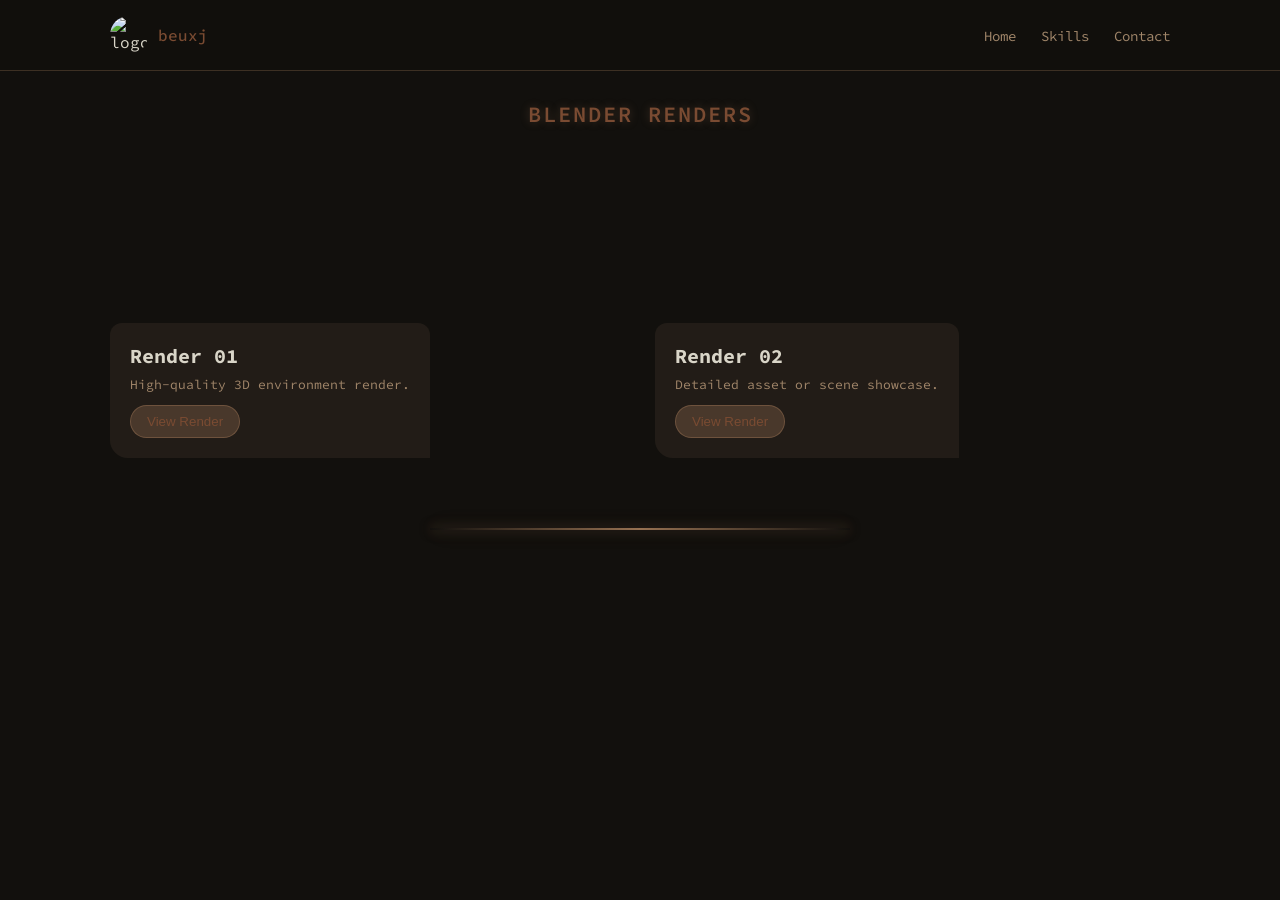
==== html/blender.html @ ee730424 "added folder structure and new pages for project category" ====
<!DOCTYPE html>
<html lang="en">
<head>
<meta charset="UTF-8">
<meta name="viewport" content="width=device-width, initial-scale=1.0">
<title>Blender Renders | Beuxj</title>
<link href="https://fonts.googleapis.com/css2?family=Source+Code+Pro:wght@400;500;600&display=swap" rel="stylesheet">
<link rel="stylesheet" href="../css/style.css">
</head>
<body>

<!-- NAVBAR -->
<nav class="navbar">
    <div class="container nav-container">
        <div class="logo-container" id="logo">
            <img src="../assets/logo/BEUXJ.png" alt="logo">
            <span class="brand-name">beuxj</span>
        </div>
        <ul class="nav-links">
            <li><a href="index.html">Home</a></li>
            <li><a href="index.html#skills">Skills</a></li>
            <li><a href="index.html#contact">Contact</a></li>
        </ul>
    </div>
</nav>

<!-- PROJECT GRID -->
<section class="reveal divider">
    <div class="container">
        <h3>Blender Renders</h3>
        <div class="projects-grid">
            <!-- Placeholder project cards -->
            <div class="project-card blender">
                <div class="project-overlay">
                    <h4>Render 01</h4>
                    <p>High-quality 3D environment render.</p>
                    <button>View Render</button>
                </div>
            </div>
            <div class="project-card blender">
                <div class="project-overlay">
                    <h4>Render 02</h4>
                    <p>Detailed asset or scene showcase.</p>
                    <button>View Render</button>
                </div>
            </div>
        </div>
    </div>
</section>

<script src="../js/script.js"></script>
</body>
</html>
---- css/style.css ----
/* ================= ROOT THEME ================= */
:root {
    --bg: #12100D;               /* Dark Charcoal Brown - main background */
    --card: rgba(45,38,30,0.35); /* Deep Moss/Bark - glassy panels/cards */

    --accent: #7A4B32;           /* Dark Rust / Earth Brown - main accent */
    --accent-strong: #A57C5A;    /* Soft Brown Glow - hover/glow accent */

    --text: #D9D5C8;             /* Sandstone - primary text */
    --muted: #A1866A;            /* Warmer Brown - secondary/muted text */

    --border: rgba(165,124,90,0.3); /* Soft brown border/glow */
}

/* ================= RESET ================= */
* {
    margin: 0;
    padding: 0;
    box-sizing: border-box;
}

img {
    max-width: 100%;
    display: block;
}

/* ================= BODY ================= */
body {
    font-family: 'Source Code Pro', monospace;
    background: var(--bg);
    color: var(--text);
}

/* Bio popup font */
#bio-popup {
    font-family: 'Source Code Pro', monospace;
}

/* ================= CONTAINER ================= */
.container {
    max-width: 1100px;
    margin: auto;
    padding: 0 20px;
}

/* ================= NAVBAR ================= */
.navbar {
    position: fixed;
    top: 0;
    width: 100%;
    background: rgba(18,16,13,0.7);
    backdrop-filter: blur(12px);
    border-bottom: 1px solid var(--border);
    z-index: 1000;
}

.nav-container {
    display: flex;
    justify-content: space-between;
    align-items: center;
    height: 70px;
}

/* Logo */
.logo-container {
    display: flex;
    align-items: center;
    gap: 10px;
    cursor: pointer;
    transition: transform 0.2s ease;
}

.logo-container img {
    width: 38px;
    height: 38px;
    object-fit: cover;
    border-radius: 50%;
}

.brand-name {
    color: var(--accent);
    font-weight: 500;
}

.logo-container:active {
    transform: scale(1.1);
}

/* Nav links */
.nav-links {
    list-style: none;
    display: flex;
    gap: 25px;
}

.nav-links a {
    text-decoration: none;
    color: var(--muted);
    font-size: 14px;
    transition: 0.3s;
}

.nav-links a:hover {
    color: var(--accent);
}

/* ================= EASTER EGG ================= */
#bio-popup {
  position: fixed;
  top: 50%;
  left: 50%;
  transform: translate(-50%, -50%);
  background: rgba(28, 31, 42, 0.85);
  backdrop-filter: blur(18px);
  color: var(--accent);
  padding: 2rem;
  border-radius: 1rem;
  box-shadow: 0 0 25px rgba(0,0,0,0.5);
  text-align: left;
  display: none;
  z-index: 1000;
  max-width: 400px;
  font-family: 'Courier New', monospace;
  font-size: 1.1rem;
  border: 1px solid rgba(165,124,90,0.2);
}

#bio-popup.show {
    display: block;
    animation: popupFade 0.3s ease forwards;
}

@keyframes popupFade {
    0% { opacity: 0; transform: translate(-50%, -50%) scale(0.9); }
    100% { opacity: 1; transform: translate(-50%, -50%) scale(1); }
}

#close-popup {
  position: absolute;
  top: 10px;
  right: 15px;
  cursor: pointer;
  font-size: 1.5rem;
  color: var(--accent);
}

#bio-text::after {
  content: '|';
  display: inline-block;
  margin-left: 2px;
  animation: blink 0.8s infinite;
}

@keyframes blink {
  0%, 50%, 100% { opacity: 1; }
  25%, 75% { opacity: 0; }
}

/* ================= HERO ================= */
.hero {
    height: 100vh;
    background: url("../assets/logo/bannersketch.png") center/cover no-repeat;
    position: relative;
}

/* Overlay */
.hero-overlay {
    position: absolute;
    inset: 0;
    display: flex;
    justify-content: center;
    align-items: center;
    background: rgba(0,0,0,0.35);
}

/* Glass box */
.hero-box {
    max-width: 650px;
    padding: 45px;
    text-align: center;
    background: var(--card);
    backdrop-filter: blur(18px);
    border-radius: 20px;
    border: 1px solid rgba(165,124,90,0.1);
    box-shadow: 0 10px 40px rgba(0,0,0,0.6);
}

.hero-box h1 {
    font-size: 36px;
    margin-bottom: 15px;
}

.hero-box p {
    color: var(--muted);
    margin-bottom: 20px;
}

.hero-box button {
    padding: 12px 28px;
    border-radius: 30px;
    background: rgba(165,124,90,0.15);
    border: 1px solid rgba(165,124,90,0.4);
    color: var(--accent);
    cursor: pointer;
    transition: 0.3s;
}

.hero-box button:hover {
    background: rgba(165,124,90,0.3);
}

/* ================= SECTION ================= */
section {
    padding: 100px 0;
}

h3 {
    text-align: center;
    margin-bottom: 50px;
    text-shadow: 0 0 10px rgba(165,124,90,0.3);
    color: var(--accent);
    font-size: 22px;
    font-weight: 600;
    letter-spacing: 2px;
    text-transform: uppercase;
}

/* ================= PROJECTS ================= */
.projects-grid {
    display: grid;
    grid-template-columns: repeat(auto-fit, minmax(280px, 1fr));
    gap: 30px;
}

.project-card {
    position: relative;
    height: 280px;
    border-radius: 18px;
    overflow: hidden;
    background-size: cover;
    background-position: center;
    transition: 0.4s;
}

.project-card:hover {
    transform: translateY(-10px) scale(1.02);
}

/* Dark brown overlay for visibility */
.project-card::before {
    content: "";
    position: absolute;
    inset: 0;
    background: linear-gradient(
        to top,
        rgba(18,16,13,0.85), /* deep background */
        rgba(18,16,13,0.2)   /* fade */
    );
    z-index: 1;
    border-radius: 18px;
}

.project-overlay {
    position: absolute;
    bottom: 0;
    z-index: 2;
    padding: 20px;
    background: rgba(45,38,30,0.6); /* semi-glass brown panel for text */
    border-radius: 12px 12px 0 0;
}

.project-overlay h4 {
    font-size: 20px;
    margin-bottom: 8px;
    color: var(--text);
}

.project-overlay p {
    font-size: 13px;
    color: var(--muted);
    margin-bottom: 12px;
}

.project-overlay button {
    padding: 8px 16px;
    border-radius: 20px;
    background: rgba(165,124,90,0.3);
    border: 1px solid rgba(165,124,90,0.4);
    color: var(--accent);
    cursor: pointer;
    transition: 0.3s;
}

.project-overlay button:hover {
    background: rgba(165,124,90,0.45);
    box-shadow: 0 0 12px var(--accent-strong);
}

/* Background images */
.project-card.cave { background-image: url("assets/projects/cave.jpg"); }
.project-card.haunted { background-image: url("assets/projects/haunted.jpg"); }
.project-card.godot-demo { background-image: url("assets/projects/godot.jpg"); }
/* ================= SKILL CARDS ================= */
.skills-grid {
    display: grid;
    grid-template-columns: repeat(auto-fit, minmax(300px, 1fr));
    gap: 40px;
}

.skill-card {
    position: relative;
    background: linear-gradient(180deg, rgba(45,38,30,0.95), rgba(36,31,25,0.95));
    border-radius: 16px;
    padding: 20px;
    border: 1px solid var(--border);
    transition: 0.4s;
}

.skill-card:hover {
    transform: translateY(-12px) scale(1.02);
}

.card-header {
    display: flex;
    justify-content: space-between;
    font-size: 11px;
    color: var(--muted);
}

.level {
    background: rgba(165,124,90,0.2);
    border: 1px solid rgba(165,124,90,0.4);
    padding: 5px 10px;
    border-radius: 6px;
    color: var(--accent);
}

.card-image {
    height: 180px;
    border-radius: 10px;
    margin: 15px 0;
    background-size: cover;
    background-position: center;
    position: relative;
}

.card-image::after {
    content: "";
    position: absolute;
    inset: 0;
    background: rgba(0,0,0,0.3);
}

.card-image.ue5 { background-image: url("assets/cards/ue5.jpg"); }
.card-image.blender { background-image: url("assets/cards/blender.jpg"); }
.card-image.godot { background-image: url("assets/cards/godot.jpg"); }

.card-desc {
    background: rgba(255,255,255,0.03);
    padding: 15px;
    border-radius: 10px;
    border-left: 2px solid var(--accent);
}

.tag {
    font-size: 12px;
    color: var(--accent);
}

/* ================= CONTACT ================= */
.contact-wrapper {
    display: flex;
    flex-direction: column;
    gap: 25px;
    max-width: 700px;
    margin: auto;
}

.contact-box {
    text-align: center;
    background: var(--card);
    backdrop-filter: blur(18px);
    border-radius: 18px;
    border: 1px solid rgba(165,124,90,0.12);
    box-shadow: 0 10px 40px rgba(0,0,0,0.5);
    transition: 0.3s;
}

.contact-box:hover { transform: translateY(-5px); }

.contact-box.primary { padding: 45px; }
.contact-box.secondary { padding: 25px; }

.email-btn {
    display: inline-block;
    padding: 12px 28px;
    border-radius: 30px;
    background: rgba(165,124,90,0.1);
    border: 1px solid rgba(165,124,90,0.3);
    color: var(--accent);
    text-decoration: none;
    transition: 0.3s;
}

.email-btn:hover {
    background: rgba(165,124,90,0.25);
    box-shadow: 0 0 20px rgba(165,124,90,0.2);
}

.social-links {
    display: flex;
    justify-content: center;
    gap: 15px;
    flex-wrap: wrap;
}

.social-links a {
    padding: 10px 18px;
    border-radius: 25px;
    background: rgba(255,255,255,0.05);
    border: 1px solid var(--border);
    color: var(--accent);
    text-decoration: none;
    transition: 0.3s;
}

.social-links a:hover {
    background: rgba(165,124,90,0.15);
}

.contact-box p {
    color: var(--muted);
    line-height: 1.6;
    margin-bottom: 28px;
}

/* ================= FOOTER ================= */
footer {
    text-align: center;
    padding: 30px;
    color: var(--muted);
}

/* ================= REVEAL ================= */
.reveal {
    opacity: 0;
    transform: translateY(30px);
    transition: 0.8s;
}

.reveal.active {
    opacity: 1;
    transform: translateY(0);
}

/* ================= MOBILE ================= */
@media(max-width:768px){
    .nav-links { display: none; }
    .hero-box h1 { font-size: 26px; }
}

/* ================= CLEAN GAME DIVIDER ================= */
.divider {
    padding-bottom: 50px;
}

.divider::after {
    content: "";
    display: block;
    margin: 70px auto 0;
    width: 33%;
    max-width: 420px;
    min-width: 180px;
    height: 2px;
    position: relative;
    background: linear-gradient(
        90deg,
        transparent,
        rgba(165,124,90,0.9),
        transparent
    );
    border-radius: 10px;
    box-shadow:
        0 0 12px rgba(165,124,90,0.5),
        0 0 25px rgba(165,124,90,0.2);
    animation: dividerPulse 3s ease-in-out infinite;
}

.divider::after::before {
    content: "";
    position: absolute;
    left: 50%;
    top: 50%;
    transform: translate(-50%, -50%);
    width: 8px;
    height: 8px;
    background: var(--accent);
    border-radius: 50%;
    box-shadow:
        0 0 10px var(--accent),
        0 0 20px rgba(165,124,90,0.6);
}

@keyframes dividerPulse {
    0% { opacity: 0.6; transform: scaleX(0.95); }
    50% { opacity: 1; transform: scaleX(1); }
    100% { opacity: 0.6; transform: scaleX(0.95); }
}
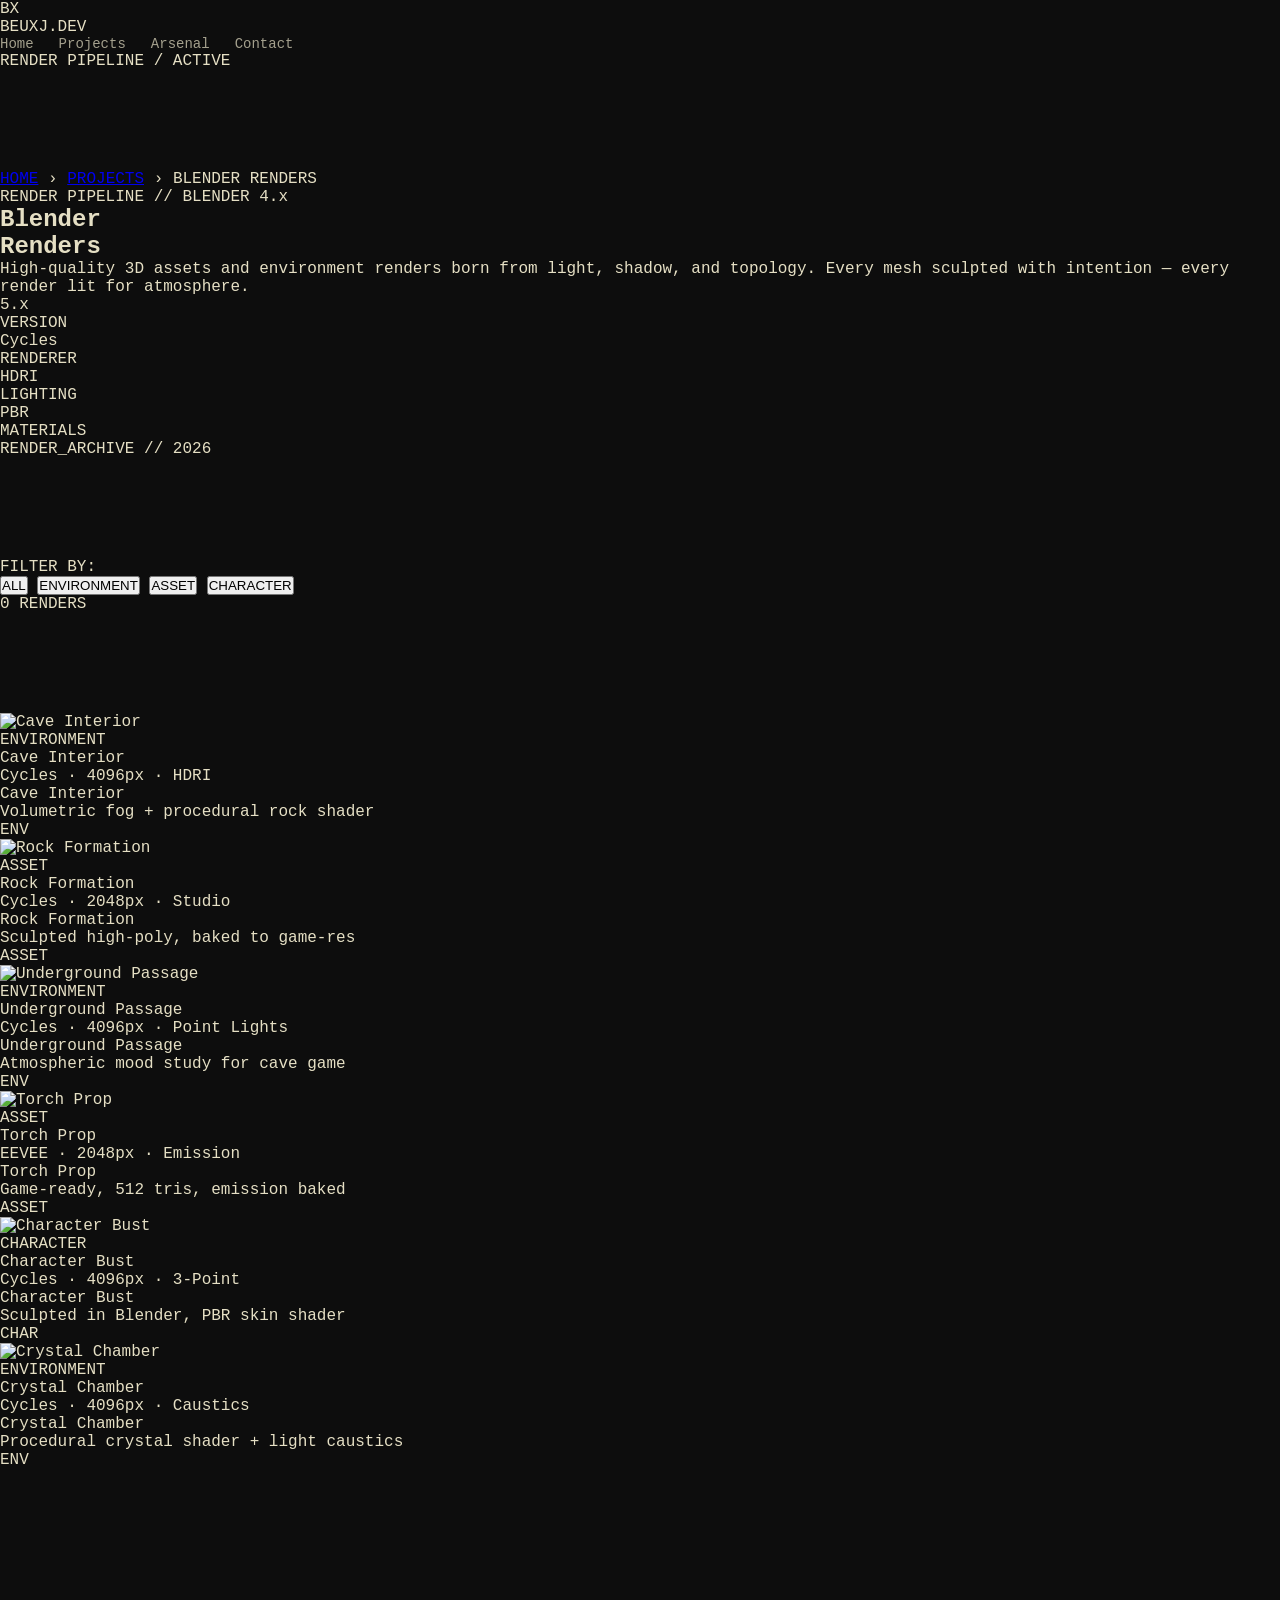
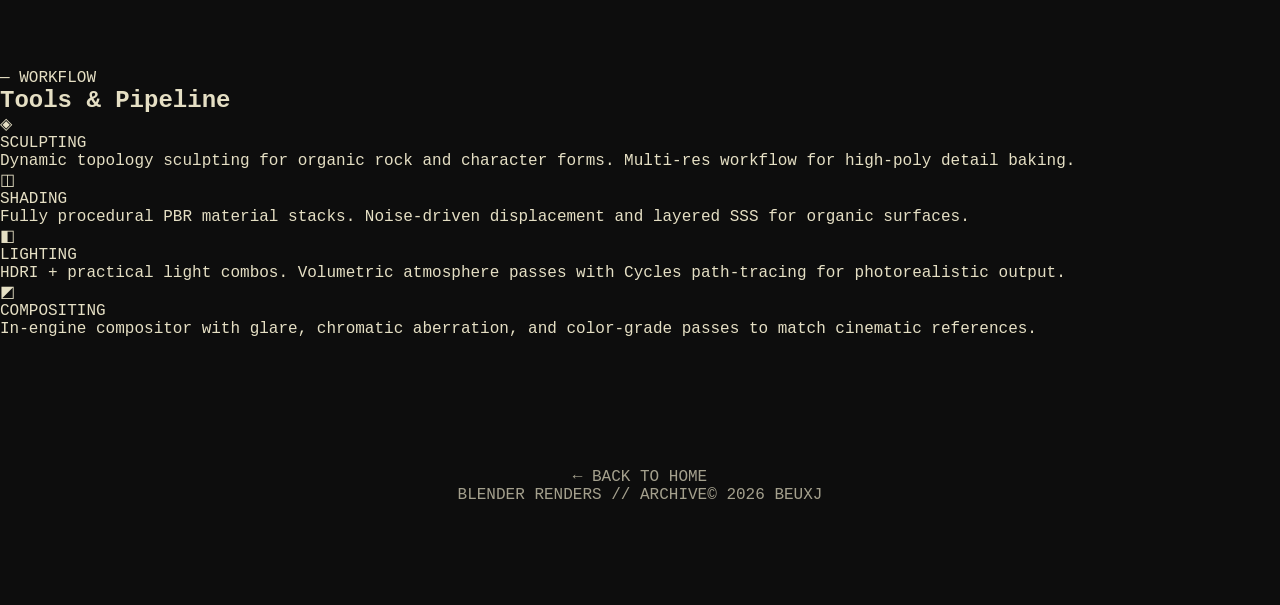
==== commit 022b7cfb: "changed the stats for blender section" ====
--- a/html/blender.html
+++ b/html/blender.html
@@ -1,53 +1,143 @@
 <!DOCTYPE html>
 <html lang="en">
 <head>
-<meta charset="UTF-8">
-<meta name="viewport" content="width=device-width, initial-scale=1.0">
-<title>Blender Renders | Beuxj</title>
-<link href="https://fonts.googleapis.com/css2?family=Source+Code+Pro:wght@400;500;600&display=swap" rel="stylesheet">
-<link rel="stylesheet" href="../css/style.css">
+  <meta charset="UTF-8"/>
+  <meta name="viewport" content="width=device-width, initial-scale=1.0"/>
+  <title>BEUXJ — Blender Renders</title>
+  <link rel="preconnect" href="https://fonts.googleapis.com">
+  <link rel="preconnect" href="https://fonts.gstatic.com" crossorigin>
+  <link href="https://fonts.googleapis.com/css2?family=Orbitron:wght@400;600;700;800;900&family=Share+Tech+Mono&family=Rajdhani:wght@400;500;600;700&display=swap" rel="stylesheet">
+  <link rel="stylesheet" href="../css/style.css"/>
+  <link rel="stylesheet" href="../css/blender.css"/>
 </head>
-<body>
+<body class="page-blender">
 
-<!-- NAVBAR -->
-<nav class="navbar">
-    <div class="container nav-container">
-        <div class="logo-container" id="logo">
-            <img src="../assets/logo/BEUXJ.png" alt="logo">
-            <span class="brand-name">beuxj</span>
+  <header class="topnav">
+    <div class="nav-logo">
+      <img src="../assets/logo/BEUXJ.png" alt="BEUXJ Logo" onerror="this.style.display='none';this.nextElementSibling.style.display='flex'"/>
+      <span class="nav-logo-fallback" style="display:none">BX</span>
+    </div>
+    <div class="nav-brand">BEUXJ<span class="nav-brand-ext">.DEV</span></div>
+    <nav class="nav-links">
+      <a href="../index.html" class="nav-link">Home</a>
+      <a href="../index.html#projects" class="nav-link active">Projects</a>
+      <a href="../index.html#arsenal" class="nav-link">Arsenal</a>
+      <a href="../index.html#contact" class="nav-link">Contact</a>
+    </nav>
+    <div class="nav-tag"><span class="blink-dot" style="background:var(--bl-accent);box-shadow:0 0 6px var(--bl-accent)"></span> RENDER PIPELINE / ACTIVE</div>
+  </header>
+
+  <main class="content">
+
+    <section class="sub-hero bl-hero">
+      <div class="sub-hero-bg">
+        <div class="bl-particles" id="blParticles"></div>
+        <div class="bl-grid-overlay"></div>
+        <div class="bl-vignette"></div>
+      </div>
+      <div class="sub-hero-inner">
+        <div class="sub-breadcrumb">
+          <a href="../index.html">HOME</a>
+          <span class="bc-sep">›</span>
+          <a href="../index.html#projects">PROJECTS</a>
+          <span class="bc-sep">›</span>
+          <span class="bc-cur">BLENDER RENDERS</span>
         </div>
-        <ul class="nav-links">
-            <li><a href="index.html">Home</a></li>
-            <li><a href="index.html#skills">Skills</a></li>
-            <li><a href="index.html#contact">Contact</a></li>
-        </ul>
+        <div class="sub-page-tag">
+          <span class="sp-tag-dot bl-dot"></span>
+          RENDER PIPELINE // BLENDER 4.x
+        </div>
+        <h1 class="sub-title bl-title">
+          Blender<br/><span class="bl-accent-text">Renders</span>
+        </h1>
+        <p class="sub-desc">High-quality 3D assets and environment renders born from light, shadow, and topology. Every mesh sculpted with intention — every render lit for atmosphere.</p>
+        <div class="sub-stats">
+          <div class="stat-item"><div class="stat-val bl-val">5.x</div><div class="stat-label">VERSION</div></div>
+          <div class="stat-item"><div class="stat-val bl-val">Cycles</div><div class="stat-label">RENDERER</div></div>
+          <div class="stat-item"><div class="stat-val bl-val">HDRI</div><div class="stat-label">LIGHTING</div></div>
+          <div class="stat-item"><div class="stat-val bl-val">PBR</div><div class="stat-label">MATERIALS</div></div>
+        </div>
+      </div>
+      <div class="sub-corner-tag">RENDER_ARCHIVE // 2026</div>
+    </section>
+
+    <div class="filter-bar bl-filter-bar">
+      <div class="filter-label">FILTER BY:</div>
+      <button class="filter-btn active" data-filter="all">ALL</button>
+      <button class="filter-btn" data-filter="environment">ENVIRONMENT</button>
+      <button class="filter-btn" data-filter="asset">ASSET</button>
+      <button class="filter-btn" data-filter="character">CHARACTER</button>
+      <div class="filter-count" id="filterCount">0 RENDERS</div>
     </div>
-</nav>
 
-<!-- PROJECT GRID -->
-<section class="reveal divider">
-    <div class="container">
-        <h3>Blender Renders</h3>
-        <div class="projects-grid">
-            <!-- Placeholder project cards -->
-            <div class="project-card blender">
-                <div class="project-overlay">
-                    <h4>Render 01</h4>
-                    <p>High-quality 3D environment render.</p>
-                    <button>View Render</button>
-                </div>
-            </div>
-            <div class="project-card blender">
-                <div class="project-overlay">
-                    <h4>Render 02</h4>
-                    <p>Detailed asset or scene showcase.</p>
-                    <button>View Render</button>
-                </div>
-            </div>
+    <section class="gallery-section">
+      <div class="render-grid" id="renderGrid">
+        <div class="render-card reveal" data-cat="environment">
+          <div class="render-thumb">
+            <img src="../assets/bl-01.jpg" alt="Cave Interior"/>
+            <div class="render-overlay"><div class="render-overlay-content"><div class="ro-tag">ENVIRONMENT</div><div class="ro-title">Cave Interior</div><div class="ro-meta">Cycles · 4096px · HDRI</div></div></div>
+          </div>
+          <div class="render-info"><div class="ri-left"><div class="ri-title">Cave Interior</div><div class="ri-sub">Volumetric fog + procedural rock shader</div></div><div class="ri-tag bl-chip">ENV</div></div>
         </div>
-    </div>
-</section>
+        <div class="render-card reveal" data-cat="asset">
+          <div class="render-thumb">
+            <img src="../assets/bl-02.jpg" alt="Rock Formation"/>
+            <div class="render-overlay"><div class="render-overlay-content"><div class="ro-tag">ASSET</div><div class="ro-title">Rock Formation</div><div class="ro-meta">Cycles · 2048px · Studio</div></div></div>
+          </div>
+          <div class="render-info"><div class="ri-left"><div class="ri-title">Rock Formation</div><div class="ri-sub">Sculpted high-poly, baked to game-res</div></div><div class="ri-tag bl-chip">ASSET</div></div>
+        </div>
+        <div class="render-card reveal" data-cat="environment">
+          <div class="render-thumb">
+            <img src="../assets/bl-03.jpg" alt="Underground Passage"/>
+            <div class="render-overlay"><div class="render-overlay-content"><div class="ro-tag">ENVIRONMENT</div><div class="ro-title">Underground Passage</div><div class="ro-meta">Cycles · 4096px · Point Lights</div></div></div>
+          </div>
+          <div class="render-info"><div class="ri-left"><div class="ri-title">Underground Passage</div><div class="ri-sub">Atmospheric mood study for cave game</div></div><div class="ri-tag bl-chip">ENV</div></div>
+        </div>
+        <div class="render-card reveal" data-cat="asset">
+          <div class="render-thumb">
+            <img src="../assets/bl-04.jpg" alt="Torch Prop"/>
+            <div class="render-overlay"><div class="render-overlay-content"><div class="ro-tag">ASSET</div><div class="ro-title">Torch Prop</div><div class="ro-meta">EEVEE · 2048px · Emission</div></div></div>
+          </div>
+          <div class="render-info"><div class="ri-left"><div class="ri-title">Torch Prop</div><div class="ri-sub">Game-ready, 512 tris, emission baked</div></div><div class="ri-tag bl-chip">ASSET</div></div>
+        </div>
+        <div class="render-card reveal" data-cat="character">
+          <div class="render-thumb">
+            <img src="../assets/bl-05.jpg" alt="Character Bust"/>
+            <div class="render-overlay"><div class="render-overlay-content"><div class="ro-tag">CHARACTER</div><div class="ro-title">Character Bust</div><div class="ro-meta">Cycles · 4096px · 3-Point</div></div></div>
+          </div>
+          <div class="render-info"><div class="ri-left"><div class="ri-title">Character Bust</div><div class="ri-sub">Sculpted in Blender, PBR skin shader</div></div><div class="ri-tag bl-chip">CHAR</div></div>
+        </div>
+        <div class="render-card reveal" data-cat="environment">
+          <div class="render-thumb">
+            <img src="../assets/bl-06.jpg" alt="Crystal Chamber"/>
+            <div class="render-overlay"><div class="render-overlay-content"><div class="ro-tag">ENVIRONMENT</div><div class="ro-title">Crystal Chamber</div><div class="ro-meta">Cycles · 4096px · Caustics</div></div></div>
+          </div>
+          <div class="render-info"><div class="ri-left"><div class="ri-title">Crystal Chamber</div><div class="ri-sub">Procedural crystal shader + light caustics</div></div><div class="ri-tag bl-chip">ENV</div></div>
+        </div>
+      </div>
+    </section>
 
-<script src="../js/script.js"></script>
+    <section class="section tools-section">
+      <div class="section-header reveal">
+        <div class="section-label" style="color:var(--bl-accent)">— WORKFLOW</div>
+        <h2 class="section-title">Tools &amp; Pipeline</h2>
+      </div>
+      <div class="tools-grid reveal">
+        <div class="tool-card bl-tool-card"><div class="tool-icon">◈</div><div class="tool-name">SCULPTING</div><p>Dynamic topology sculpting for organic rock and character forms. Multi-res workflow for high-poly detail baking.</p></div>
+        <div class="tool-card bl-tool-card"><div class="tool-icon">◫</div><div class="tool-name">SHADING</div><p>Fully procedural PBR material stacks. Noise-driven displacement and layered SSS for organic surfaces.</p></div>
+        <div class="tool-card bl-tool-card"><div class="tool-icon">◧</div><div class="tool-name">LIGHTING</div><p>HDRI + practical light combos. Volumetric atmosphere passes with Cycles path-tracing for photorealistic output.</p></div>
+        <div class="tool-card bl-tool-card"><div class="tool-icon">◩</div><div class="tool-name">COMPOSITING</div><p>In-engine compositor with glare, chromatic aberration, and color-grade passes to match cinematic references.</p></div>
+      </div>
+    </section>
+
+  </main>
+
+  <footer class="footer">
+    <div class="footer-left">← <a href="../index.html" style="color:var(--bl-accent);text-decoration:none;">BACK TO HOME</a></div>
+    <div class="footer-right"><span>BLENDER RENDERS // ARCHIVE</span><span>© 2026 BEUXJ</span></div>
+  </footer>
+
+  <script src="../js/script.js"></script>
+  <script src="../js/blender.js"></script>
 </body>
 </html>
--- a/css/style.css
+++ b/css/style.css
@@ -1,15 +1,16 @@
 /* ================= ROOT THEME ================= */
 :root {
-    --bg: #12100D;               /* Dark Charcoal Brown - main background */
-    --card: rgba(45,38,30,0.35); /* Deep Moss/Bark - glassy panels/cards */
-
-    --accent: #7A4B32;           /* Dark Rust / Earth Brown - main accent */
-    --accent-strong: #A57C5A;    /* Soft Brown Glow - hover/glow accent */
-
-    --text: #D9D5C8;             /* Sandstone - primary text */
-    --muted: #A1866A;            /* Warmer Brown - secondary/muted text */
-
-    --border: rgba(165,124,90,0.3); /* Soft brown border/glow */
+    /* ================= BLACK-BROWN-BEIGE PALETTE ================= */
+    --bg: #0D0D0D;                 /* Primary Background - black */
+    --card: rgba(92,70,61,0.35);   /* Secondary Elements / Panels - brown with transparency */
+
+    --accent: #E5DFC4;             /* Tertiary Highlight / text - beige */
+    --accent-strong: rgba(229,223,196,0.9); /* Stronger beige for hover/glow */
+
+    --text: #E5DFC4;               /* Primary text - beige */
+    --muted: rgba(229,223,196,0.7); /* Muted text for secondary info */
+
+    --border: rgba(229,223,196,0.3); /* Borders / subtle glow - beige tint */
 }
 
 /* ================= RESET ================= */
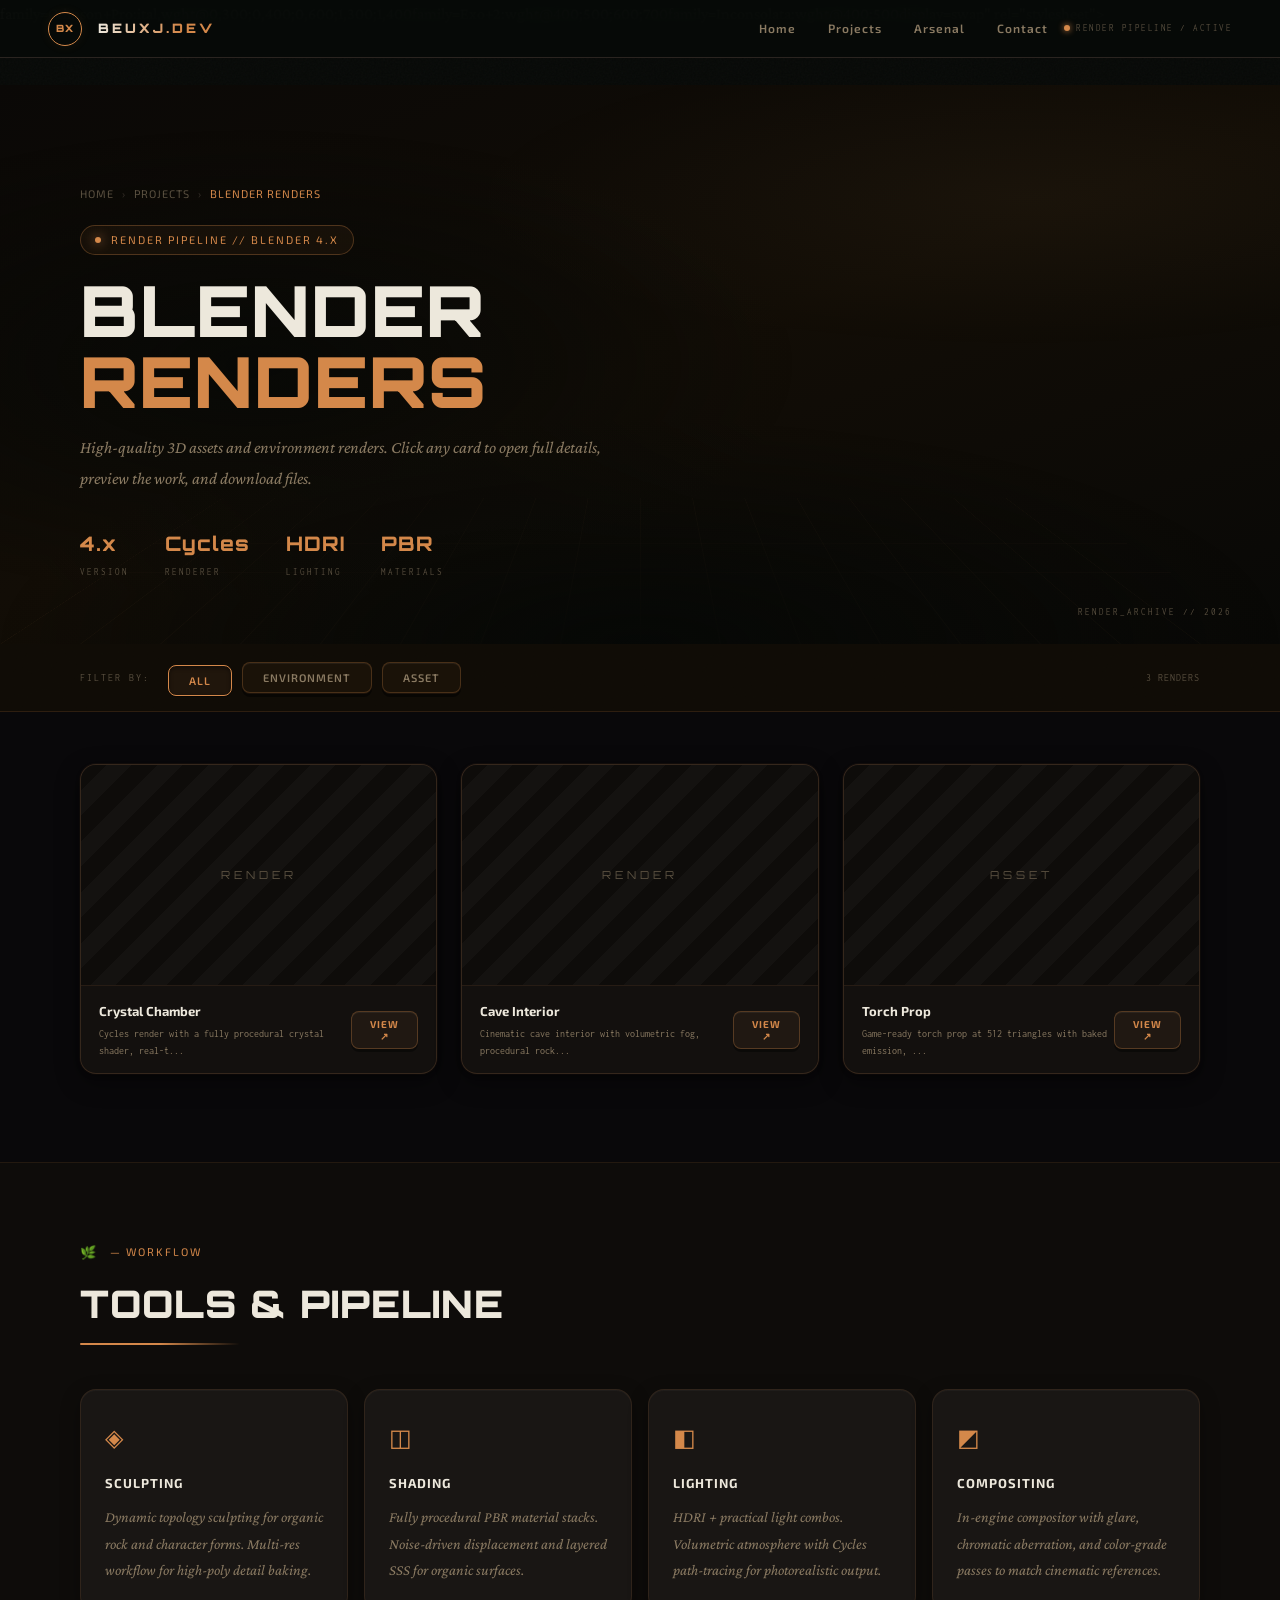
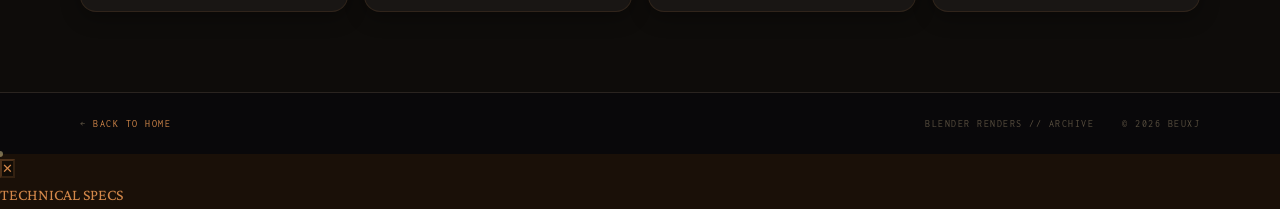
==== commit f2c97924: "changed every single file to new theme and layout as well as animations" ====
--- a/html/blender.html
+++ b/html/blender.html
@@ -6,29 +6,35 @@
   <title>BEUXJ — Blender Renders</title>
   <link rel="preconnect" href="https://fonts.googleapis.com">
   <link rel="preconnect" href="https://fonts.gstatic.com" crossorigin>
-  <link href="https://fonts.googleapis.com/css2?family=Orbitron:wght@400;600;700;800;900&family=Share+Tech+Mono&family=Rajdhani:wght@400;500;600;700&display=swap" rel="stylesheet">
+  <link href="https://fonts.googleapis.com/css2?family=Orbitron:wght@700;900<link href="https://fonts.googleapis.com/css2?family=Orbitron:wght@400;600;700;800;900https://fonts.googleapis.com/css2?family=Orbitron:wght@400;600;700;800;900&family=Share+Tech+Mono&family=Rajdhani:wght@400;500;600;700&display=swapfamily=Inconsolata:wght@300;400;500;600https://fonts.googleapis.com/css2?family=Orbitron:wght@400;600;700;800;900&family=Share+Tech+Mono&family=Rajdhani:wght@400;500;600;700&display=swapfamily=Exo+2:wght@400;500;600;700https://fonts.googleapis.com/css2?family=Orbitron:wght@400;600;700;800;900&family=Share+Tech+Mono&family=Rajdhani:wght@400;500;600;700&display=swapdisplay=swap" rel="stylesheet">family=Crimson+Pro:ital,wght@0,300;0,400;0,600;1,300;1,400<link href="https://fonts.googleapis.com/css2?family=Orbitron:wght@400;600;700;800;900https://fonts.googleapis.com/css2?family=Orbitron:wght@400;600;700;800;900&family=Share+Tech+Mono&family=Rajdhani:wght@400;500;600;700&display=swapfamily=Inconsolata:wght@300;400;500;600https://fonts.googleapis.com/css2?family=Orbitron:wght@400;600;700;800;900&family=Share+Tech+Mono&family=Rajdhani:wght@400;500;600;700&display=swapfamily=Exo+2:wght@400;500;600;700https://fonts.googleapis.com/css2?family=Orbitron:wght@400;600;700;800;900&family=Share+Tech+Mono&family=Rajdhani:wght@400;500;600;700&display=swapdisplay=swap" rel="stylesheet">family=Exo+2:wght@400;500;600;700<link href="https://fonts.googleapis.com/css2?family=Orbitron:wght@400;600;700;800;900https://fonts.googleapis.com/css2?family=Orbitron:wght@400;600;700;800;900&family=Share+Tech+Mono&family=Rajdhani:wght@400;500;600;700&display=swapfamily=Inconsolata:wght@300;400;500;600https://fonts.googleapis.com/css2?family=Orbitron:wght@400;600;700;800;900&family=Share+Tech+Mono&family=Rajdhani:wght@400;500;600;700&display=swapfamily=Exo+2:wght@400;500;600;700https://fonts.googleapis.com/css2?family=Orbitron:wght@400;600;700;800;900&family=Share+Tech+Mono&family=Rajdhani:wght@400;500;600;700&display=swapdisplay=swap" rel="stylesheet">family=Inconsolata:wght@400;500<link href="https://fonts.googleapis.com/css2?family=Orbitron:wght@400;600;700;800;900https://fonts.googleapis.com/css2?family=Orbitron:wght@400;600;700;800;900&family=Share+Tech+Mono&family=Rajdhani:wght@400;500;600;700&display=swapfamily=Inconsolata:wght@300;400;500;600https://fonts.googleapis.com/css2?family=Orbitron:wght@400;600;700;800;900&family=Share+Tech+Mono&family=Rajdhani:wght@400;500;600;700&display=swapfamily=Exo+2:wght@400;500;600;700https://fonts.googleapis.com/css2?family=Orbitron:wght@400;600;700;800;900&family=Share+Tech+Mono&family=Rajdhani:wght@400;500;600;700&display=swapdisplay=swap" rel="stylesheet">display=swap" rel="stylesheet">
   <link rel="stylesheet" href="../css/style.css"/>
   <link rel="stylesheet" href="../css/blender.css"/>
+  <link rel="stylesheet" href="../css/modal.css"/>
 </head>
 <body class="page-blender">
 
   <header class="topnav">
     <div class="nav-logo">
-      <img src="../assets/logo/BEUXJ.png" alt="BEUXJ Logo" onerror="this.style.display='none';this.nextElementSibling.style.display='flex'"/>
+      <img src="../assets/logo.png" alt="BEUXJ"
+           onerror="this.style.display='none';this.nextElementSibling.style.display='flex'"/>
       <span class="nav-logo-fallback" style="display:none">BX</span>
     </div>
     <div class="nav-brand">BEUXJ<span class="nav-brand-ext">.DEV</span></div>
     <nav class="nav-links">
       <a href="../index.html" class="nav-link">Home</a>
       <a href="../index.html#projects" class="nav-link active">Projects</a>
-      <a href="../index.html#arsenal" class="nav-link">Arsenal</a>
-      <a href="../index.html#contact" class="nav-link">Contact</a>
+      <a href="../index.html#arsenal"  class="nav-link">Arsenal</a>
+      <a href="../index.html#contact"  class="nav-link">Contact</a>
     </nav>
-    <div class="nav-tag"><span class="blink-dot" style="background:var(--bl-accent);box-shadow:0 0 6px var(--bl-accent)"></span> RENDER PIPELINE / ACTIVE</div>
+    <div class="nav-tag">
+      <span class="blink-dot" style="background:var(--bl-accent);box-shadow:0 0 6px var(--bl-accent)"></span>
+      RENDER PIPELINE / ACTIVE
+    </div>
   </header>
 
   <main class="content">
 
+    <!-- HERO -->
     <section class="sub-hero bl-hero">
       <div class="sub-hero-bg">
         <div class="bl-particles" id="blParticles"></div>
@@ -37,22 +43,15 @@
       </div>
       <div class="sub-hero-inner">
         <div class="sub-breadcrumb">
-          <a href="../index.html">HOME</a>
-          <span class="bc-sep">›</span>
-          <a href="../index.html#projects">PROJECTS</a>
-          <span class="bc-sep">›</span>
+          <a href="../index.html">HOME</a><span class="bc-sep">›</span>
+          <a href="../index.html#projects">PROJECTS</a><span class="bc-sep">›</span>
           <span class="bc-cur">BLENDER RENDERS</span>
         </div>
-        <div class="sub-page-tag">
-          <span class="sp-tag-dot bl-dot"></span>
-          RENDER PIPELINE // BLENDER 4.x
-        </div>
-        <h1 class="sub-title bl-title">
-          Blender<br/><span class="bl-accent-text">Renders</span>
-        </h1>
-        <p class="sub-desc">High-quality 3D assets and environment renders born from light, shadow, and topology. Every mesh sculpted with intention — every render lit for atmosphere.</p>
+        <div class="sub-page-tag"><span class="sp-tag-dot bl-dot"></span>RENDER PIPELINE // BLENDER 4.x</div>
+        <h1 class="sub-title">Blender<br/><span class="bl-accent-text">Renders</span></h1>
+        <p class="sub-desc">High-quality 3D assets and environment renders. Click any card to open full details, preview the work, and download files.</p>
         <div class="sub-stats">
-          <div class="stat-item"><div class="stat-val bl-val">5.x</div><div class="stat-label">VERSION</div></div>
+          <div class="stat-item"><div class="stat-val bl-val">4.x</div><div class="stat-label">VERSION</div></div>
           <div class="stat-item"><div class="stat-val bl-val">Cycles</div><div class="stat-label">RENDERER</div></div>
           <div class="stat-item"><div class="stat-val bl-val">HDRI</div><div class="stat-label">LIGHTING</div></div>
           <div class="stat-item"><div class="stat-val bl-val">PBR</div><div class="stat-label">MATERIALS</div></div>
@@ -61,62 +60,27 @@
       <div class="sub-corner-tag">RENDER_ARCHIVE // 2026</div>
     </section>
 
+    <!-- FILTER BAR -->
     <div class="filter-bar bl-filter-bar">
       <div class="filter-label">FILTER BY:</div>
       <button class="filter-btn active" data-filter="all">ALL</button>
-      <button class="filter-btn" data-filter="environment">ENVIRONMENT</button>
+      <button class="filter-btn" data-filter="render">ENVIRONMENT</button>
       <button class="filter-btn" data-filter="asset">ASSET</button>
-      <button class="filter-btn" data-filter="character">CHARACTER</button>
-      <div class="filter-count" id="filterCount">0 RENDERS</div>
+      <div class="filter-count" id="filterCount">— RENDERS</div>
     </div>
 
+    <!-- RENDER GRID — auto-built from data.js -->
     <section class="gallery-section">
-      <div class="render-grid" id="renderGrid">
-        <div class="render-card reveal" data-cat="environment">
-          <div class="render-thumb">
-            <img src="../assets/bl-01.jpg" alt="Cave Interior"/>
-            <div class="render-overlay"><div class="render-overlay-content"><div class="ro-tag">ENVIRONMENT</div><div class="ro-title">Cave Interior</div><div class="ro-meta">Cycles · 4096px · HDRI</div></div></div>
-          </div>
-          <div class="render-info"><div class="ri-left"><div class="ri-title">Cave Interior</div><div class="ri-sub">Volumetric fog + procedural rock shader</div></div><div class="ri-tag bl-chip">ENV</div></div>
-        </div>
-        <div class="render-card reveal" data-cat="asset">
-          <div class="render-thumb">
-            <img src="../assets/bl-02.jpg" alt="Rock Formation"/>
-            <div class="render-overlay"><div class="render-overlay-content"><div class="ro-tag">ASSET</div><div class="ro-title">Rock Formation</div><div class="ro-meta">Cycles · 2048px · Studio</div></div></div>
-          </div>
-          <div class="render-info"><div class="ri-left"><div class="ri-title">Rock Formation</div><div class="ri-sub">Sculpted high-poly, baked to game-res</div></div><div class="ri-tag bl-chip">ASSET</div></div>
-        </div>
-        <div class="render-card reveal" data-cat="environment">
-          <div class="render-thumb">
-            <img src="../assets/bl-03.jpg" alt="Underground Passage"/>
-            <div class="render-overlay"><div class="render-overlay-content"><div class="ro-tag">ENVIRONMENT</div><div class="ro-title">Underground Passage</div><div class="ro-meta">Cycles · 4096px · Point Lights</div></div></div>
-          </div>
-          <div class="render-info"><div class="ri-left"><div class="ri-title">Underground Passage</div><div class="ri-sub">Atmospheric mood study for cave game</div></div><div class="ri-tag bl-chip">ENV</div></div>
-        </div>
-        <div class="render-card reveal" data-cat="asset">
-          <div class="render-thumb">
-            <img src="../assets/bl-04.jpg" alt="Torch Prop"/>
-            <div class="render-overlay"><div class="render-overlay-content"><div class="ro-tag">ASSET</div><div class="ro-title">Torch Prop</div><div class="ro-meta">EEVEE · 2048px · Emission</div></div></div>
-          </div>
-          <div class="render-info"><div class="ri-left"><div class="ri-title">Torch Prop</div><div class="ri-sub">Game-ready, 512 tris, emission baked</div></div><div class="ri-tag bl-chip">ASSET</div></div>
-        </div>
-        <div class="render-card reveal" data-cat="character">
-          <div class="render-thumb">
-            <img src="../assets/bl-05.jpg" alt="Character Bust"/>
-            <div class="render-overlay"><div class="render-overlay-content"><div class="ro-tag">CHARACTER</div><div class="ro-title">Character Bust</div><div class="ro-meta">Cycles · 4096px · 3-Point</div></div></div>
-          </div>
-          <div class="render-info"><div class="ri-left"><div class="ri-title">Character Bust</div><div class="ri-sub">Sculpted in Blender, PBR skin shader</div></div><div class="ri-tag bl-chip">CHAR</div></div>
-        </div>
-        <div class="render-card reveal" data-cat="environment">
-          <div class="render-thumb">
-            <img src="../assets/bl-06.jpg" alt="Crystal Chamber"/>
-            <div class="render-overlay"><div class="render-overlay-content"><div class="ro-tag">ENVIRONMENT</div><div class="ro-title">Crystal Chamber</div><div class="ro-meta">Cycles · 4096px · Caustics</div></div></div>
-          </div>
-          <div class="render-info"><div class="ri-left"><div class="ri-title">Crystal Chamber</div><div class="ri-sub">Procedural crystal shader + light caustics</div></div><div class="ri-tag bl-chip">ENV</div></div>
+      <div class="render-grid" id="projectGrid"
+           data-category="RENDER,ASSET"
+           data-template="render">
+        <div class="pg-empty" style="grid-column:1/-1;text-align:center;padding:48px;font-family:var(--font-mono);font-size:11px;color:var(--text-xdim);letter-spacing:2px">
+          LOADING RENDERS...
         </div>
       </div>
     </section>
 
+    <!-- TOOLS SECTION (static) -->
     <section class="section tools-section">
       <div class="section-header reveal">
         <div class="section-label" style="color:var(--bl-accent)">— WORKFLOW</div>
@@ -125,7 +89,7 @@
       <div class="tools-grid reveal">
         <div class="tool-card bl-tool-card"><div class="tool-icon">◈</div><div class="tool-name">SCULPTING</div><p>Dynamic topology sculpting for organic rock and character forms. Multi-res workflow for high-poly detail baking.</p></div>
         <div class="tool-card bl-tool-card"><div class="tool-icon">◫</div><div class="tool-name">SHADING</div><p>Fully procedural PBR material stacks. Noise-driven displacement and layered SSS for organic surfaces.</p></div>
-        <div class="tool-card bl-tool-card"><div class="tool-icon">◧</div><div class="tool-name">LIGHTING</div><p>HDRI + practical light combos. Volumetric atmosphere passes with Cycles path-tracing for photorealistic output.</p></div>
+        <div class="tool-card bl-tool-card"><div class="tool-icon">◧</div><div class="tool-name">LIGHTING</div><p>HDRI + practical light combos. Volumetric atmosphere with Cycles path-tracing for photorealistic output.</p></div>
         <div class="tool-card bl-tool-card"><div class="tool-icon">◩</div><div class="tool-name">COMPOSITING</div><p>In-engine compositor with glare, chromatic aberration, and color-grade passes to match cinematic references.</p></div>
       </div>
     </section>
@@ -133,10 +97,16 @@
   </main>
 
   <footer class="footer">
-    <div class="footer-left">← <a href="../index.html" style="color:var(--bl-accent);text-decoration:none;">BACK TO HOME</a></div>
-    <div class="footer-right"><span>BLENDER RENDERS // ARCHIVE</span><span>© 2026 BEUXJ</span></div>
+    <div class="footer-left">
+      ← <a href="../index.html" style="color:var(--bl-accent);text-decoration:none;">BACK TO HOME</a>
+    </div>
+    <div class="footer-right">
+      <span>BLENDER RENDERS // ARCHIVE</span>
+      <span>© 2026 BEUXJ</span>
+    </div>
   </footer>
 
+  <script src="../js/data.js"></script>
   <script src="../js/script.js"></script>
   <script src="../js/blender.js"></script>
 </body>
--- a/css/style.css
+++ b/css/style.css
@@ -1,509 +1,924 @@
-/* ================= ROOT THEME ================= */
+
+
+@import url('https://fonts.googleapis.com/css2?family=Orbitron:wght@700;900&family=Crimson+Pro:ital,wght@0,300;0,400;0,600;1,300;1,400&family=Exo+2:wght@400;500;600;700&family=Inconsolata:wght@400;500&display=swap');
+
+*, *::before, *::after { box-sizing: border-box; margin: 0; padding: 0; }
+
 :root {
-    /* ================= BLACK-BROWN-BEIGE PALETTE ================= */
-    --bg: #0D0D0D;                 /* Primary Background - black */
-    --card: rgba(92,70,61,0.35);   /* Secondary Elements / Panels - brown with transparency */
-
-    --accent: #E5DFC4;             /* Tertiary Highlight / text - beige */
-    --accent-strong: rgba(229,223,196,0.9); /* Stronger beige for hover/glow */
-
-    --text: #E5DFC4;               /* Primary text - beige */
-    --muted: rgba(229,223,196,0.7); /* Muted text for secondary info */
-
-    --border: rgba(229,223,196,0.3); /* Borders / subtle glow - beige tint */
-}
-
-/* ================= RESET ================= */
-* {
-    margin: 0;
-    padding: 0;
-    box-sizing: border-box;
-}
-
-img {
-    max-width: 100%;
-    display: block;
-}
-
-/* ================= BODY ================= */
+  /* ── Earthy deep backgrounds ── */
+  --bg:        #09080a;
+  --bg2:       #0e0c0a;
+  --bg3:       #141210;
+  --surface:   #191614;
+  --surface2:  #201c18;
+
+  /* ── Organic borders — no sharp grey ── */
+  --border:    #2a2420;
+  --border2:   #352e28;
+
+  /* ── Warm text — like ink on parchment ── */
+  --text:      #d0c8b8;
+  --text-dim:  #8a7a62;
+  --text-xdim: #5a5040;
+  --white:     #ede8dc;
+
+  /* ── Living moss green — primary ── */
+  --accent:     #8ac870;
+  --accent2:    #62a848;
+  --accent-glow: rgba(130,200,120,0.2);
+  --accent-dim:  rgba(130,200,120,0.07);
+
+  /* ── Ember amber — secondary warmth ── */
+  --ember:      #d4884a;
+  --ember2:     #aa5e28;
+  --ember-glow: rgba(212,136,74,0.18);
+
+  /* ── Deep water blue — mystery/depth ── */
+  --depth:      #4a8080;
+  --depth2:     #2a5858;
+
+  /* ── Font roles ── */
+  --font-body:  'Crimson Pro', Georgia, serif;   /* flowing body text */
+  --font-ui:    'Exo 2', sans-serif;             /* UI labels, nav, tags */
+  --font-code:  'Inconsolata', monospace;        /* technical data */
+  --font-brand: 'Orbitron', sans-serif;          /* brand name only */
+
+  --nav-h: 58px;
+}
+
+html { scroll-behavior: smooth; }
+
 body {
-    font-family: 'Source Code Pro', monospace;
-    background: var(--bg);
-    color: var(--text);
-}
-
-/* Bio popup font */
-#bio-popup {
-    font-family: 'Source Code Pro', monospace;
-}
-
-/* ================= CONTAINER ================= */
-.container {
-    max-width: 1100px;
-    margin: auto;
-    padding: 0 20px;
-}
-
-/* ================= NAVBAR ================= */
-.navbar {
-    position: fixed;
-    top: 0;
-    width: 100%;
-    background: rgba(18,16,13,0.7);
-    backdrop-filter: blur(12px);
-    border-bottom: 1px solid var(--border);
-    z-index: 1000;
-}
-
-.nav-container {
-    display: flex;
-    justify-content: space-between;
-    align-items: center;
-    height: 70px;
-}
-
-/* Logo */
-.logo-container {
-    display: flex;
-    align-items: center;
-    gap: 10px;
-    cursor: pointer;
-    transition: transform 0.2s ease;
-}
-
-.logo-container img {
-    width: 38px;
-    height: 38px;
-    object-fit: cover;
-    border-radius: 50%;
-}
-
-.brand-name {
-    color: var(--accent);
-    font-weight: 500;
-}
-
-.logo-container:active {
-    transform: scale(1.1);
-}
-
-/* Nav links */
-.nav-links {
-    list-style: none;
-    display: flex;
-    gap: 25px;
-}
-
-.nav-links a {
-    text-decoration: none;
-    color: var(--muted);
-    font-size: 14px;
-    transition: 0.3s;
-}
-
-.nav-links a:hover {
-    color: var(--accent);
-}
-
-/* ================= EASTER EGG ================= */
-#bio-popup {
+  background: var(--bg);
+  color: var(--text);
+  font-family: var(--font-body);
+  font-size: 16px;
+  line-height: 1.7;
+  min-height: 100vh;
+  overflow-x: hidden;
+  /* Organic noise — like aged paper */
+  background-image: url("data:image/svg+xml,%3Csvg xmlns='http://www.w3.org/2000/svg' width='400' height='400'%3E%3Cfilter id='n'%3E%3CfeTurbulence type='fractalNoise' baseFrequency='0.55' numOctaves='4' stitchTiles='stitch'/%3E%3C/filter%3E%3Crect width='400' height='400' filter='url(%23n)' opacity='0.028'/%3E%3C/svg%3E");
+}
+
+/* ── Scrollbar ── */
+::-webkit-scrollbar { width: 5px; }
+::-webkit-scrollbar-track { background: var(--bg); }
+::-webkit-scrollbar-thumb { background: var(--border2); border-radius: 10px; }
+::-webkit-scrollbar-thumb:hover { background: var(--accent2); }
+
+/* ════════════════════════════════════════════
+   KEYFRAMES
+════════════════════════════════════════════ */
+@keyframes blink      { 0%,100%{opacity:1} 50%{opacity:0.2} }
+@keyframes fadeUp     { from{opacity:0;transform:translateY(24px)} to{opacity:1;transform:translateY(0)} }
+@keyframes fadeIn     { from{opacity:0} to{opacity:1} }
+@keyframes leafFall   {
+  0%   { transform: translateY(0) translateX(0) rotate(0deg) scale(1); opacity: 0.9; }
+  50%  { transform: translateY(30px) translateX(12px) rotate(40deg) scale(0.8); opacity: 0.6; }
+  100% { transform: translateY(60px) translateX(-8px) rotate(80deg) scale(0.4); opacity: 0; }
+}
+@keyframes vineGrow   { from{stroke-dashoffset:300} to{stroke-dashoffset:0} }
+@keyframes floatSoft  { 0%,100%{transform:translateY(0)} 50%{transform:translateY(-4px)} }
+@keyframes shimmer    { 0%{background-position:-200% center} 100%{background-position:200% center} }
+@keyframes glowPulse  { 0%,100%{opacity:0.4} 50%{opacity:1} }
+@keyframes scanDown   { 0%{top:-10%} 100%{top:110%} }
+
+/* ════════════════════════════════════════════
+   LEAF PARTICLE SYSTEM (button hover effect)
+   Spawned by JS on button hover
+════════════════════════════════════════════ */
+.leaf-particle {
   position: fixed;
-  top: 50%;
+  pointer-events: none;
+  z-index: 9998;
+  width: 8px; height: 8px;
+  animation: leafFall 0.9s ease-out forwards;
+}
+.leaf-particle svg { width: 100%; height: 100%; }
+
+/* ════════════════════════════════════════════
+   TOP NAV — Organic + Brand
+════════════════════════════════════════════ */
+.topnav {
+  position: fixed; left: 0; right: 0; top: 0;
+  height: var(--nav-h);
+  background: rgba(7,10,8,0.96);
+  border-bottom: 1px solid var(--border);
+  display: flex; align-items: center;
+  padding: 0 48px; gap: 16px;
+  z-index: 99; backdrop-filter: blur(16px);
+  animation: fadeIn 0.5s ease both;
+}
+/* Organic wavy bottom border via SVG */
+.topnav::after {
+  content: '';
+  position: absolute; bottom: -1px; left: 0; right: 0;
+  height: 3px;
+  background: linear-gradient(90deg,
+    transparent 0%,
+    var(--accent) 15%,
+    var(--ember) 50%,
+    var(--accent) 85%,
+    transparent 100%
+  );
+  opacity: 0;
+  transition: opacity 0.5s ease;
+  clip-path: polygon(0 50%, 2% 0%, 5% 80%, 8% 20%, 12% 70%, 16% 10%, 20% 60%, 25% 30%, 30% 75%, 35% 15%, 40% 65%, 45% 35%, 50% 80%, 55% 20%, 60% 70%, 65% 10%, 70% 60%, 75% 40%, 80% 75%, 85% 20%, 90% 65%, 94% 30%, 97% 55%, 100% 50%, 100% 100%, 0% 100%);
+}
+.topnav.scrolled::after { opacity: 1; }
+
+.nav-logo {
+  width: 34px; height: 34px; flex-shrink: 0;
+  border: 1px solid var(--accent);
+  border-radius: 50%;            /* circular logo */
+  display: flex; align-items: center; justify-content: center;
+  overflow: hidden;
+  box-shadow: 0 0 12px var(--accent-glow);
+}
+.nav-logo img { width: 100%; height: 100%; object-fit: cover; display: block; }
+.nav-logo-fallback {
+  font-family: var(--font-brand); font-weight: 900; font-size: 10px;
+  color: var(--accent); letter-spacing: 1px;
+}
+
+.nav-brand {
+  font-family: var(--font-brand); font-weight: 900;
+  font-size: 13px; letter-spacing: 3px; text-transform: uppercase;
+  background: linear-gradient(90deg, var(--white) 0%, var(--accent) 35%, var(--ember) 65%, var(--white) 100%);
+  background-size: 200% auto;
+  -webkit-background-clip: text; -webkit-text-fill-color: transparent;
+  background-clip: text;
+  animation: shimmer 5s linear 1s both;
+}
+
+.nav-links { display: flex; gap: 32px; margin-left: auto; }
+.nav-link {
+  font-family: var(--font-ui); font-weight: 600;
+  color: var(--text-dim); text-decoration: none;
+  font-size: 12px; letter-spacing: 1px;
+  position: relative; transition: color 0.3s;
+  padding: 4px 0;
+}
+/* Organic underline — grows like a vine */
+.nav-link::after {
+  content: '';
+  position: absolute; bottom: -2px; left: 50%;
+  width: 0; height: 2px;
+  background: linear-gradient(90deg, var(--accent), var(--ember));
+  border-radius: 2px;
+  transition: width 0.35s ease, left 0.35s ease;
+}
+.nav-link:hover { color: var(--white); }
+.nav-link:hover::after { width: 100%; left: 0; }
+.nav-link.active { color: var(--accent); }
+.nav-link.active::after { width: 100%; left: 0; }
+
+.nav-tag {
+  font-family: var(--font-code); font-size: 9px; letter-spacing: 1.5px;
+  color: var(--text-xdim); display: flex; align-items: center; gap: 6px;
+}
+.blink-dot {
+  width: 6px; height: 6px; border-radius: 50%;
+  background: var(--accent); box-shadow: 0 0 8px var(--accent);
+  animation: blink 2.5s ease-in-out infinite;
+}
+
+/* ════════════════════════════════════════════
+   GLOBAL ORGANIC BUTTONS
+   Pill-shaped, leaf-bordered, living
+════════════════════════════════════════════ */
+.btn-primary {
+  display: inline-flex; align-items: center; gap: 8px;
+  padding: 12px 32px;
+  background: transparent;
+  color: var(--accent);
+  font-family: var(--font-ui); font-size: 13px; font-weight: 600;
+  letter-spacing: 1px; text-decoration: none;
+  border-radius: 100px;           /* full pill */
+  border: 1.5px solid var(--accent);
+  position: relative; overflow: hidden;
+  transition: color 0.3s, box-shadow 0.3s, transform 0.2s;
+  cursor: pointer;
+}
+.btn-primary::before {
+  content: '';
+  position: absolute; inset: 0;
+  background: radial-gradient(ellipse at center, var(--accent2) 0%, var(--accent) 100%);
+  transform: scale(0);
+  border-radius: 100px;
+  transition: transform 0.4s cubic-bezier(0.34, 1.56, 0.64, 1); /* spring */
+  z-index: 0;
+}
+.btn-primary span { position: relative; z-index: 1; }
+.btn-primary:hover {
+  color: var(--bg);
+  box-shadow: 0 0 24px var(--accent-glow), 0 4px 16px rgba(0,0,0,0.4);
+  transform: translateY(-2px);
+}
+.btn-primary:hover::before { transform: scale(1); }
+.btn-primary:active { transform: translateY(0px); }
+
+.btn-ghost {
+  display: inline-flex; align-items: center;
+  padding: 12px 32px;
+  background: transparent;
+  border: 1.5px solid var(--border2);
+  color: var(--text-dim);
+  font-family: var(--font-ui); font-size: 13px; font-weight: 600;
+  letter-spacing: 1px; text-decoration: none;
+  border-radius: 100px;
+  transition: border-color 0.3s, color 0.3s, transform 0.2s;
+  cursor: pointer;
+}
+.btn-ghost:hover {
+  border-color: var(--accent2);
+  color: var(--white);
+  transform: translateY(-2px);
+}
+
+/* ════════════════════════════════════════════
+   MAIN CONTENT
+════════════════════════════════════════════ */
+.content { margin-left: 0; padding-top: var(--nav-h); }
+
+/* ════════════════════════════════════════════
+   HERO
+════════════════════════════════════════════ */
+.hero {
+  position: relative; min-height: 94vh;
+  display: flex; align-items: center;
+  overflow: hidden; padding: 80px 80px;
+}
+.hero-bg {
+  position: absolute; inset: 0;
+  background:
+    linear-gradient(105deg, rgba(7,10,8,0.96) 0%, rgba(7,10,8,0.7) 50%, rgba(7,10,8,0.3) 100%),
+    url('../assets/hero-bg.jpg') center / cover no-repeat;
+  background-color: var(--bg);
+}
+/* Topographic contour lines — nature, not grid */
+.hero-bg::before {
+  content: ''; position: absolute; inset: 0;
+  background-image:
+    radial-gradient(ellipse 400px 200px at 20% 60%, rgba(180,140,80,0.04) 0%, transparent 70%),
+    radial-gradient(ellipse 300px 400px at 75% 30%, rgba(200,140,60,0.04) 0%, transparent 70%),
+    radial-gradient(ellipse 200px 200px at 55% 75%, rgba(160,120,60,0.03) 0%, transparent 70%);
+  pointer-events: none;
+}
+.hero-bg::after {
+  content: ''; position: absolute; inset: 0;
+  background: radial-gradient(ellipse 100% 60% at 50% 110%, rgba(0,0,0,0.9) 0%, transparent 55%);
+  pointer-events: none;
+}
+.hero-scan-lines {
+  position: absolute; inset: 0; pointer-events: none;
+  background: repeating-linear-gradient(0deg, transparent, transparent 5px, rgba(0,0,0,0.03) 5px, rgba(0,0,0,0.03) 6px);
+}
+.hero-scan-lines::after {
+  content: ''; position: absolute; left: 0; right: 0; top: -10%; height: 5%;
+  background: linear-gradient(0deg, transparent, rgba(200,160,80,0.025), transparent);
+  animation: scanDown 12s linear infinite;
+}
+.hero-grid { display: none; } /* removed harsh grid */
+.hero-vignette {
+  position: absolute; inset: 0; pointer-events: none;
+  background: radial-gradient(ellipse 120% 60% at 50% 100%, rgba(0,0,0,0.85) 0%, transparent 55%);
+}
+
+.hero-inner { position: relative; max-width: 680px; z-index: 2; }
+
+.hero-tag {
+  display: inline-flex; align-items: center; gap: 10px;
+  font-family: var(--font-ui); font-size: 11px; letter-spacing: 2px;
+  color: var(--accent); margin-bottom: 24px; text-transform: uppercase;
+  animation: fadeUp 0.7s ease both 0.1s;
+  background: var(--accent-dim);
+  padding: 6px 16px;
+  border-radius: 100px;
+  border: 1px solid rgba(130,200,120,0.2);
+}
+.tag-dot {
+  width: 6px; height: 6px; border-radius: 50%;
+  background: var(--accent); box-shadow: 0 0 10px var(--accent);
+  animation: blink 2.5s ease-in-out infinite;
+}
+
+.hero-title {
+  font-family: var(--font-brand); font-weight: 900;
+  font-size: clamp(30px, 4.5vw, 60px); line-height: 1.1;
+  color: var(--white); margin-bottom: 24px; letter-spacing: 1px;
+  text-transform: uppercase; animation: fadeUp 0.7s ease both 0.2s;
+}
+.hero-title-accent { color: var(--accent); display: block; }
+
+.hero-subtitle {
+  font-family: var(--font-body); font-size: 18px; color: var(--text-dim);
+  line-height: 1.8; max-width: 520px; margin-bottom: 40px;
+  font-style: italic;
+  animation: fadeUp 0.7s ease both 0.35s;
+}
+
+.hero-cta { display: flex; gap: 14px; flex-wrap: wrap; animation: fadeUp 0.7s ease both 0.5s; }
+
+.hero-corner-tag {
+  position: absolute; bottom: 28px; right: 48px;
+  font-family: var(--font-code); font-size: 9px; letter-spacing: 2px;
+  color: var(--text-xdim); z-index: 2;
+}
+
+/* ════════════════════════════════════════════
+   SUB-PAGE HERO (shared)
+════════════════════════════════════════════ */
+.sub-hero {
+  position: relative; min-height: 60vh;
+  display: flex; align-items: flex-end;
+  overflow: hidden; padding: 100px 80px 64px;
+}
+.sub-hero-bg { position: absolute; inset: 0; }
+.sub-hero-inner { position: relative; z-index: 2; max-width: 700px; }
+
+.sub-breadcrumb {
+  display: flex; align-items: center; gap: 8px;
+  font-family: var(--font-ui); font-size: 11px; letter-spacing: 1px;
+  color: var(--text-xdim); margin-bottom: 20px;
+  animation: fadeUp 0.5s ease both 0.05s;
+}
+.sub-breadcrumb a { color: var(--text-xdim); text-decoration: none; transition: color 0.2s; }
+.sub-breadcrumb a:hover { color: var(--accent); }
+.bc-sep { color: var(--border2); }
+
+.sub-page-tag {
+  display: inline-flex; align-items: center; gap: 10px;
+  font-family: var(--font-ui); font-size: 11px; letter-spacing: 2px;
+  margin-bottom: 20px; text-transform: uppercase;
+  padding: 5px 14px; border-radius: 100px;
+  border: 1px solid rgba(130,200,120,0.2);
+  background: rgba(130,200,120,0.05);
+  animation: fadeUp 0.6s ease both 0.1s;
+}
+.sp-tag-dot { width: 6px; height: 6px; border-radius: 50%; flex-shrink: 0; }
+
+.sub-title {
+  font-family: var(--font-brand); font-weight: 900;
+  font-size: clamp(36px, 5.5vw, 72px); line-height: 1.0;
+  color: var(--white); letter-spacing: 1px; text-transform: uppercase;
+  margin-bottom: 16px; animation: fadeUp 0.6s ease both 0.2s;
+}
+.sub-desc {
+  font-family: var(--font-body); font-size: 17px; color: var(--text-dim);
+  line-height: 1.85; max-width: 540px; margin-bottom: 32px;
+  font-style: italic; animation: fadeUp 0.6s ease both 0.3s;
+}
+.sub-stats { display: flex; gap: 36px; flex-wrap: wrap; animation: fadeUp 0.6s ease both 0.4s; }
+.stat-item { display: flex; flex-direction: column; gap: 4px; }
+.stat-val  { font-family: var(--font-brand); font-weight: 800; font-size: 20px; letter-spacing: 1px; }
+.stat-label{ font-family: var(--font-code); font-size: 9px; letter-spacing: 2px; color: var(--text-xdim); text-transform: uppercase; }
+.sub-corner-tag {
+  position: absolute; bottom: 24px; right: 48px;
+  font-family: var(--font-code); font-size: 9px; letter-spacing: 2px; color: var(--text-xdim); z-index: 2;
+}
+
+/* ════════════════════════════════════════════
+   SECTIONS
+════════════════════════════════════════════ */
+.section { padding: 88px 80px; }
+.section-header { margin-bottom: 52px; }
+
+.section-label {
+  font-family: var(--font-ui); font-size: 11px; letter-spacing: 2px;
+  color: var(--accent); text-transform: uppercase; margin-bottom: 10px;
+  display: flex; align-items: center; gap: 12px;
+}
+/* Organic leaf bullet instead of straight line */
+.section-label::before {
+  content: '🌿';
+  font-size: 13px; line-height: 1;
+}
+
+.section-title {
+  font-family: var(--font-brand); font-weight: 900;
+  font-size: clamp(22px, 3vw, 38px); color: var(--white);
+  letter-spacing: 1px; text-transform: uppercase;
+  margin-bottom: 12px; position: relative;
+}
+/* Organic underline grows from center */
+.section-title::after {
+  content: ''; position: absolute; bottom: -8px; left: 0;
+  height: 2px; width: 0;
+  background: linear-gradient(90deg, var(--accent), var(--ember), transparent);
+  border-radius: 2px;
+  transition: width 0.9s cubic-bezier(0.34, 1.2, 0.64, 1) 0.2s;
+}
+.reveal.visible .section-title::after { width: 160px; }
+
+.section-meta {
+  display: flex; justify-content: space-between;
+  font-family: var(--font-code); font-size: 10px; letter-spacing: 1px;
+  color: var(--text-xdim); margin-top: 10px;
+}
+
+/* Wavy section divider */
+.section-divider {
+  height: 24px; margin-top: 64px;
+  background: none;
+  position: relative; overflow: hidden;
+}
+.section-divider::before {
+  content: '';
+  position: absolute; top: 50%; left: 0; right: 0;
+  height: 1px;
+  background: linear-gradient(90deg, transparent, var(--accent2), var(--ember), var(--accent2), transparent);
+  clip-path: polygon(0 50%, 3% 0%, 6% 100%, 9% 0%, 12% 100%, 15% 0%, 18% 100%, 21% 0%, 24% 100%, 27% 0%, 30% 100%, 33% 0%, 36% 100%, 39% 0%, 42% 100%, 45% 0%, 48% 100%, 51% 0%, 54% 100%, 57% 0%, 60% 100%, 63% 0%, 66% 100%, 69% 0%, 72% 100%, 75% 0%, 78% 100%, 81% 0%, 84% 100%, 87% 0%, 90% 100%, 93% 0%, 96% 100%, 100% 50%);
+}
+
+/* ════════════════════════════════════════════
+   CHIPS / BADGES
+════════════════════════════════════════════ */
+.chip {
+  display: inline-block; padding: 4px 12px;
+  font-family: var(--font-ui); font-size: 10px; letter-spacing: 1px;
+  border: 1px solid; border-radius: 100px;
+}
+.chip-green  { background: rgba(90,170,74,0.12); border-color: #5aaa4a; color: #82c878; }
+.chip-orange { background: rgba(170,94,40,0.12); border-color: #aa5e28; color: #d4884a; }
+.chip-blue   { background: rgba(42,88,88,0.15);  border-color: #2a5858; color: #4a8080; }
+.chip-outline{ background: transparent; border-color: var(--border2); color: var(--text-dim); border-radius: 100px; }
+
+/* ════════════════════════════════════════════
+   PROJECT CARDS (index page)
+════════════════════════════════════════════ */
+.projects-section { background: var(--bg2); border-top: 1px solid var(--border); }
+.projects-grid { display: grid; grid-template-columns: repeat(3,1fr); gap: 20px; padding: 0; }
+
+.project-card {
+  background: var(--surface);
+  border: 1px solid var(--border);
+  position: relative; overflow: hidden;
+  border-radius: 20px;              /* soft, organic card */
+  transition: border-color 0.35s, box-shadow 0.35s, transform 0.35s;
+  box-shadow: 0 4px 20px rgba(0,0,0,0.3);
+}
+.project-card::before {
+  content: 'PROJECT ' attr(data-index);
+  position: absolute; top: 14px; left: 18px;
+  font-family: var(--font-code); font-size: 8px; letter-spacing: 2px;
+  color: var(--text-xdim); z-index: 3;
+}
+.project-card:hover {
+  border-color: var(--accent2);
+  box-shadow: 0 12px 40px rgba(0,0,0,0.4), 0 0 0 1px var(--accent-dim), 0 0 30px var(--accent-dim);
+  transform: translateY(-6px) scale(1.01);
+}
+
+.card-media { position: relative; height: 210px; overflow: hidden; background: var(--bg2); border-radius: 16px 16px 0 0; }
+.card-media img { width: 100%; height: 100%; object-fit: cover; display: block; filter: brightness(0.82) saturate(0.75); transition: filter 0.5s, transform 0.6s cubic-bezier(0.4,0,0.2,1); }
+.project-card:hover .card-media img { filter: brightness(0.95) saturate(1); transform: scale(1.06); }
+.card-media-placeholder { width: 100%; height: 100%; background: repeating-linear-gradient(45deg, var(--bg2) 0px, var(--bg2) 10px, var(--bg3) 10px, var(--bg3) 20px); display: flex; align-items: flex-end; padding: 14px; border-radius: 16px 16px 0 0; }
+.media-tag { font-family: var(--font-code); font-size: 9px; letter-spacing: 2px; color: var(--text-xdim); }
+.media-noise { position: absolute; inset: 0; background: rgba(7,10,8,0.4); }
+.card-overlay-tags { position: absolute; top: 14px; right: 14px; z-index: 3; }
+
+.card-body { padding: 22px 24px; }
+.card-meta-row { display: flex; gap: 8px; margin-bottom: 4px; }
+.card-type { font-family: var(--font-code); font-size: 9px; color: var(--text-xdim); letter-spacing: 1px; min-width: 52px; text-transform: uppercase; }
+.card-val  { font-family: var(--font-code); font-size: 9px; color: var(--text-dim); }
+.card-title { font-family: var(--font-brand); font-weight: 700; font-size: 16px; color: var(--white); margin: 14px 0 8px; letter-spacing: 1px; text-transform: uppercase; }
+.card-desc  { font-family: var(--font-body); font-size: 15px; color: var(--text-dim); line-height: 1.7; margin-bottom: 18px; font-style: italic; }
+/* Organic pill button on cards */
+.card-btn {
+  display: inline-block; padding: 8px 20px;
+  border: 1.5px solid var(--border2); color: var(--text-dim);
+  font-family: var(--font-ui); font-size: 12px; font-weight: 600;
+  letter-spacing: 1px; text-decoration: none;
+  border-radius: 100px;
+  transition: border-color 0.25s, color 0.25s, background 0.25s;
+}
+.card-btn:hover { border-color: var(--accent); color: var(--accent); background: var(--accent-dim); }
+
+/* ════════════════════════════════════════════
+   TECHNICAL ARSENAL
+════════════════════════════════════════════ */
+.diagnostic-section { background: var(--bg3); border-top: 1px solid var(--border); border-bottom: 1px solid var(--border); }
+.diag-layout { display: grid; grid-template-columns: 1fr 1fr; gap: 72px; align-items: start; margin-bottom: 72px; }
+.diag-desc { font-family: var(--font-body); font-size: 17px; color: var(--text-dim); line-height: 1.85; margin-bottom: 36px; font-style: italic; }
+.diag-desc strong { color: var(--accent); font-style: normal; }
+
+.skill-bars { display: flex; flex-direction: column; gap: 22px; }
+.skill-bar-item { display: flex; flex-direction: column; gap: 8px; }
+.skill-bar-label { display: flex; justify-content: space-between; font-family: var(--font-ui); font-weight: 600; font-size: 12px; letter-spacing: 1px; color: var(--text-dim); }
+.skill-bar-pct { color: var(--accent); font-family: var(--font-code); font-size: 11px; }
+.skill-bar-track { height: 3px; background: var(--border); position: relative; overflow: hidden; border-radius: 10px; }
+.skill-bar-fill { position: absolute; left: 0; top: 0; height: 100%; width: 0; background: linear-gradient(90deg, var(--accent2), var(--accent)); transition: width 1.8s cubic-bezier(0.4,0,0.2,1); box-shadow: 0 0 10px var(--accent-glow); border-radius: 10px; }
+.skill-bar-fill.animated { width: var(--w); }
+
+.diag-card { border: 1px solid var(--border); background: var(--surface); padding: 36px; position: relative; overflow: hidden; border-radius: 20px; transition: box-shadow 0.3s; }
+.diag-card:hover { box-shadow: 0 0 40px var(--accent-dim), 0 12px 40px rgba(0,0,0,0.3); }
+.diag-card-tag { font-family: var(--font-ui); font-weight: 600; font-size: 10px; letter-spacing: 2px; color: var(--text-xdim); text-align: right; margin-bottom: 36px; text-transform: uppercase; }
+.diag-card-center { text-align: center; margin-bottom: 36px; }
+.diag-card-sub { font-family: var(--font-code); font-size: 9px; letter-spacing: 4px; color: var(--text-xdim); margin-bottom: 12px; text-transform: uppercase; }
+.diag-big-text { font-family: var(--font-brand); font-weight: 900; font-size: 48px; color: var(--white); letter-spacing: 3px; line-height: 1; text-shadow: 0 0 40px var(--accent-dim); animation: floatSoft 4s ease-in-out infinite; }
+.diag-dot { color: var(--accent); }
+.diag-card-footer { display: flex; gap: 8px; flex-wrap: wrap; }
+
+.skill-cards-grid { display: grid; grid-template-columns: repeat(3,1fr); gap: 16px; }
+.skill-card { background: var(--surface); border: 1px solid var(--border); overflow: hidden; border-radius: 16px; transition: border-color 0.3s, transform 0.3s, box-shadow 0.3s; }
+.skill-card:hover { border-color: var(--accent2); transform: translateY(-4px); box-shadow: 0 12px 32px rgba(0,0,0,0.35), 0 0 20px var(--accent-dim); }
+.skill-card-header { display: flex; justify-content: space-between; align-items: center; padding: 14px 18px; border-bottom: 1px solid var(--border); }
+.skill-card-label { font-family: var(--font-code); font-size: 8px; letter-spacing: 1px; color: var(--text-xdim); }
+.skill-card-num { width: 24px; height: 24px; border: 1px solid var(--border2); border-radius: 50%; display: flex; align-items: center; justify-content: center; font-family: var(--font-code); font-size: 10px; color: var(--text-dim); transition: border-color 0.3s, color 0.3s; }
+.skill-card:hover .skill-card-num { border-color: var(--accent); color: var(--accent); }
+.skill-card-name { font-family: var(--font-brand); font-weight: 700; font-size: 13px; color: var(--white); padding: 16px 18px 8px; letter-spacing: 1px; text-transform: uppercase; }
+.skill-card-media { margin: 0 18px 16px; height: 120px; background: var(--bg2); border: 1px solid var(--border); border-radius: 10px; display: flex; align-items: center; justify-content: center; position: relative; overflow: hidden; }
+.skill-card-media img { width: 100%; height: 100%; object-fit: cover; display: block; filter: brightness(0.78) saturate(0.6); transition: filter 0.4s, transform 0.5s; border-radius: 10px; }
+.skill-card:hover .skill-card-media img { filter: brightness(0.95) saturate(1); transform: scale(1.06); }
+.skill-card-media::before { content: ''; position: absolute; inset: 0; background: repeating-linear-gradient(45deg, var(--bg) 0px, var(--bg) 15px, var(--bg2) 15px, var(--bg2) 30px); opacity: 0.5; transition: opacity 0.4s; border-radius: 10px; }
+.skill-card:hover .skill-card-media::before { opacity: 0.1; }
+.skill-media-placeholder { position: relative; font-family: var(--font-brand); font-weight: 800; font-size: 20px; color: var(--text-xdim); letter-spacing: 4px; }
+.skill-card-body { padding: 12px 18px 22px; border-top: 1px solid var(--border); margin: 0 18px; }
+.skill-card-role { font-family: var(--font-ui); font-weight: 700; font-size: 9px; letter-spacing: 2px; color: var(--accent); margin-bottom: 8px; text-transform: uppercase; }
+.skill-card-body p { font-family: var(--font-body); font-size: 15px; color: var(--text-dim); line-height: 1.7; }
+
+/* ════════════════════════════════════════════
+   CONTACT
+════════════════════════════════════════════ */
+.contact-section { background: var(--bg2); border-top: 1px solid var(--border); }
+.contact-solo { max-width: 1800px; }
+.contact-card { background: var(--surface); border: 1px solid var(--border); padding: 32px; margin-bottom: 16px; border-radius: 20px; transition: border-color 0.3s; }
+.contact-card:hover { border-color: var(--border2); }
+.contact-desc { font-family: var(--font-body); font-size: 18px; color: var(--text-dim); line-height: 1.85; margin-bottom: 22px; font-style: italic; }
+.contact-email { display: inline-block; padding: 12px 28px; border: 1.5px solid var(--border2); color: var(--accent); text-decoration: none; font-family: var(--font-ui); font-size: 14px; letter-spacing: 1px; border-radius: 100px; transition: border-color 0.25s, background 0.25s, box-shadow 0.25s; }
+.contact-email:hover { border-color: var(--accent); background: var(--accent-dim); box-shadow: 0 0 20px var(--accent-glow); }
+.contact-elsewhere { background: var(--surface); border: 1px solid var(--border); padding: 28px 32px; border-radius: 20px; }
+.elsewhere-label { font-family: var(--font-ui); font-weight: 700; font-size: 10px; letter-spacing: 2px; color: var(--text-xdim); text-align: center; margin-bottom: 18px; text-transform: uppercase; }
+.social-links { display: flex; flex-wrap: wrap; gap: 10px; justify-content: center; }
+.social-chip { padding: 8px 20px; border: 1.5px solid var(--border2); color: var(--text-dim); text-decoration: none; font-family: var(--font-ui); font-weight: 600; font-size: 12px; letter-spacing: 1px; border-radius: 100px; transition: border-color 0.25s, color 0.25s, box-shadow 0.25s, transform 0.2s; }
+.social-chip:hover { border-color: var(--accent); color: var(--accent); box-shadow: 0 0 12px var(--accent-dim); transform: translateY(-2px); }
+
+/* ════════════════════════════════════════════
+   FOOTER
+════════════════════════════════════════════ */
+.footer { padding: 22px 80px; border-top: 1px solid var(--border); display: flex; justify-content: space-between; align-items: center; background: var(--bg); font-family: var(--font-code); font-size: 10px; letter-spacing: 1.5px; color: var(--text-xdim); }
+.footer-right { display: flex; gap: 28px; }
+.footer a { transition: color 0.2s; }
+.footer a:hover { color: var(--white) !important; }
+
+/* ════════════════════════════════════════════
+   SCROLL REVEAL
+════════════════════════════════════════════ */
+.reveal { opacity: 0; transform: translateY(22px); transition: opacity 0.7s ease, transform 0.7s cubic-bezier(0.34, 1.1, 0.64, 1); }
+.reveal.visible { opacity: 1; transform: translateY(0); }
+.projects-grid .project-card:nth-child(1)  { transition-delay: 0s; }
+.projects-grid .project-card:nth-child(2)  { transition-delay: 0.1s; }
+.projects-grid .project-card:nth-child(3)  { transition-delay: 0.2s; }
+.skill-cards-grid .skill-card:nth-child(1) { transition-delay: 0s; }
+.skill-cards-grid .skill-card:nth-child(2) { transition-delay: 0.12s; }
+.skill-cards-grid .skill-card:nth-child(3) { transition-delay: 0.24s; }
+
+.rc-img-placeholder { width: 100%; height: 100%; background: repeating-linear-gradient(135deg, var(--bg2) 0, var(--bg2) 18px, var(--bg3) 18px, var(--bg3) 36px); display: flex; align-items: center; justify-content: center; font-family: var(--font-brand); font-size: 11px; letter-spacing: 4px; color: var(--text-xdim); border-radius: inherit; }
+
+@media (max-width: 900px) {
+  .projects-grid, .skill-cards-grid { grid-template-columns: 1fr; }
+  .diag-layout { grid-template-columns: 1fr; }
+  .hero, .sub-hero { padding: 80px 24px 60px; min-height: 70vh; }
+  .section { padding: 60px 24px; }
+  .footer { padding: 20px 24px; flex-direction: column; gap: 10px; }
+  .footer-right { flex-direction: column; gap: 4px; text-align: center; }
+  .topnav { padding: 0 20px; gap: 12px; }
+  .nav-tag { display: none; }
+}
+
+/* ════════════════════════════════════════════
+   MAIN PAGE MINIMAL ANIMATIONS
+════════════════════════════════════════════ */
+
+/* Floating ambient orbs in hero — organic light blobs */
+@keyframes driftOrb {
+  0%   { transform: translate(0,   0)   scale(1);    opacity: 0.6; }
+  33%  { transform: translate(18px,-22px) scale(1.08); opacity: 0.9; }
+  66%  { transform: translate(-12px,14px) scale(0.94); opacity: 0.5; }
+  100% { transform: translate(0,   0)   scale(1);    opacity: 0.6; }
+}
+
+.hero-orb {
+  position: absolute; border-radius: 50%;
+  filter: blur(60px); pointer-events: none; z-index: 1;
+}
+.hero-orb-1 {
+  width: 320px; height: 320px;
+  background: radial-gradient(ellipse, rgba(138,200,112,0.09) 0%, transparent 70%);
+  top: 15%; right: 18%;
+  animation: driftOrb 14s ease-in-out infinite;
+}
+.hero-orb-2 {
+  width: 200px; height: 200px;
+  background: radial-gradient(ellipse, rgba(212,136,74,0.07) 0%, transparent 70%);
+  bottom: 28%; right: 35%;
+  animation: driftOrb 18s ease-in-out infinite reverse;
+}
+.hero-orb-3 {
+  width: 140px; height: 140px;
+  background: radial-gradient(ellipse, rgba(138,200,112,0.06) 0%, transparent 70%);
+  top: 50%; left: 55%;
+  animation: driftOrb 22s ease-in-out infinite 4s;
+}
+
+/* Project cards — stagger float on scroll-in */
+@keyframes cardRise {
+  from { opacity: 0; transform: translateY(32px) scale(0.97); }
+  to   { opacity: 1; transform: translateY(0)    scale(1); }
+}
+.project-card.visible {
+  animation: cardRise 0.65s cubic-bezier(0.34,1.1,0.64,1) both;
+}
+.projects-grid .project-card:nth-child(1).visible { animation-delay: 0s; }
+.projects-grid .project-card:nth-child(2).visible { animation-delay: 0.1s; }
+.projects-grid .project-card:nth-child(3).visible { animation-delay: 0.2s; }
+
+/* Section labels — slide in from left */
+@keyframes labelSlide {
+  from { opacity: 0; transform: translateX(-16px); }
+  to   { opacity: 1; transform: translateX(0); }
+}
+.section-header.visible .section-label {
+  animation: labelSlide 0.5s ease both 0.1s;
+}
+
+/* Skill bars — number counter glow */
+.skill-bar-fill.animated {
+  animation: barGlow 2s ease 1.8s both;
+}
+@keyframes barGlow {
+  0%   { box-shadow: 0 0 10px var(--accent-glow); }
+  50%  { box-shadow: 0 0 24px var(--accent-glow), 0 0 40px rgba(138,200,112,0.1); }
+  100% { box-shadow: 0 0 10px var(--accent-glow); }
+}
+
+/* Diag card float */
+.diag-big-text { animation: floatSoft 4s ease-in-out infinite; }
+
+/* Contact card entrance */
+.contact-card.visible, .contact-elsewhere.visible {
+  animation: cardRise 0.65s cubic-bezier(0.34,1.1,0.64,1) both;
+}
+.contact-elsewhere.visible { animation-delay: 0.12s; }
+
+/* Social chips wave on hover of container */
+.social-links:hover .social-chip {
+  animation: chipWave 0.4s ease both;
+}
+.social-links .social-chip:nth-child(1) { animation-delay: 0s; }
+.social-links .social-chip:nth-child(2) { animation-delay: 0.05s; }
+.social-links .social-chip:nth-child(3) { animation-delay: 0.1s; }
+.social-links .social-chip:nth-child(4) { animation-delay: 0.15s; }
+.social-links .social-chip:nth-child(5) { animation-delay: 0.2s; }
+@keyframes chipWave {
+  0%   { transform: translateY(0); }
+  50%  { transform: translateY(-4px); }
+  100% { transform: translateY(0); }
+}
+
+/* ════════════════════════════════════════════
+   VISITOR PATH SELECTOR
+   Helps each user type self-route immediately
+════════════════════════════════════════════ */
+.visitor-paths {
+  display: flex;
+  flex-wrap: wrap;
+  gap: 10px;
+  margin-bottom: 36px;
+  animation: fadeUp 0.7s ease both 0.42s;
+}
+
+.vp-tag {
+  position: relative;
+  overflow: hidden;
+
+  display: inline-flex;
+  align-items: center;
+  gap: 7px;
+  padding: 7px 16px;
+
+  font-family: var(--font-ui);
+  font-size: 12px;
+  font-weight: 500;
+
+  color: var(--text-dim);
+  text-decoration: none;
+
+  border: 1px solid var(--border2);
+  border-radius: 100px;
+  background: rgba(255,255,255,0.02);
+
+  transition:
+    border-color 0.25s,
+    color 0.25s,
+    background 0.25s,
+    transform 0.25s,
+    box-shadow 0.25s;
+
+  animation:
+    vpSoftGlow 4s ease-in-out infinite,
+    vpFloat 6s ease-in-out infinite;
+}
+
+/* Base glow breathing */
+@keyframes vpSoftGlow {
+  0%, 100% { box-shadow: 0 0 0 rgba(138,200,112,0); }
+  50%      { box-shadow: 0 0 10px rgba(138,200,112,0.08); }
+}
+
+/* Micro float */
+@keyframes vpFloat {
+  0%, 100% { transform: translateY(0); }
+  50%      { transform: translateY(-1.5px); }
+}
+
+/* Ambient glow layer */
+.vp-tag::before {
+  content: '';
+  position: absolute;
+  inset: 0;
+  border-radius: inherit;
+  pointer-events: none;
+
+  background: radial-gradient(
+    ellipse at center,
+    rgba(138,200,112,0.08),
+    transparent 70%
+  );
+
+  opacity: 0.6;
+}
+
+/* Firefly particles */
+.vp-tag::after {
+  content: '';
+  position: absolute;
+  inset: 0;
+  border-radius: inherit;
+  pointer-events: none;
+
+  background-image:
+    radial-gradient(circle, rgba(138,200,112,0.9) 1.2px, transparent 2px),
+    radial-gradient(circle, rgba(138,200,112,0.8) 1px, transparent 2px),
+    radial-gradient(circle, rgba(138,200,112,0.7) 1px, transparent 2px);
+
+  background-size: 50px 50px, 70px 70px, 90px 90px;
+  background-position: 15% 75%, 70% 25%, 40% 60%;
+
+  opacity: 0.35;
+  filter: blur(0.6px);
+
+  animation:
+    vpFirefliesMove 10s linear infinite,
+    vpFirefliesFlicker 3.5s ease-in-out infinite;
+}
+
+/* Drift movement */
+@keyframes vpFirefliesMove {
+  0%   { background-position: 15% 75%, 70% 25%, 40% 60%; }
+  50%  { background-position: 25% 55%, 60% 45%, 50% 45%; }
+  100% { background-position: 35% 35%, 50% 65%, 60% 25%; }
+}
+
+/* Glow flicker */
+@keyframes vpFirefliesFlicker {
+  0%, 100% { opacity: 0.25; }
+  50%      { opacity: 0.45; }
+}
+
+/* Hover interaction */
+.vp-tag:hover {
+  border-color: var(--accent);
+  color: var(--white);
+  background: rgba(138,200,112,0.08);
+
+  transform: translateY(-3px);
+
+  box-shadow:
+    0 0 14px rgba(138,200,112,0.25),
+    0 0 28px rgba(138,200,112,0.12);
+}
+
+.vp-tag:hover::after {
+  opacity: 0.7;
+  filter: blur(1px);
+}
+
+.vp-tag:hover::before {
+  opacity: 0.9;
+}
+
+/* Stagger timing for organic feel */
+.vp-tag:nth-child(1) { animation-delay: 0s, 0s; }
+.vp-tag:nth-child(2) { animation-delay: 0.6s, 0.6s; }
+.vp-tag:nth-child(3) { animation-delay: 1.2s, 1.2s; }
+.vp-tag:nth-child(4) { animation-delay: 1.8s, 1.8s; }
+/* ════════════════════════════════════════════
+   SOCIAL ICON BUTTONS
+   No text — icon-only, themed to site aesthetic.
+   Style: etched/engraved feel, not flat/neon.
+   Hover: warm glow + gentle float lift.
+════════════════════════════════════════════ */
+.social-icons {
+  display: flex;
+  flex-wrap: wrap;
+  gap: 12px;
+  justify-content: center;
+}
+
+.social-icon-btn {
+  position: relative;
+  display: flex;
+  align-items: center;
+  justify-content: center;
+  width: 48px;
+  height: 48px;
+  border-radius: 50%;                     /* circular — organic, not square */
+  border: 1.5px solid var(--border2);
+  background: var(--surface);
+  color: var(--text-xdim);
+  text-decoration: none;
+  transition:
+    border-color 0.3s ease,
+    color 0.3s ease,
+    transform 0.3s cubic-bezier(0.34, 1.56, 0.64, 1),
+    box-shadow 0.3s ease,
+    background 0.3s ease;
+}
+
+.social-icon-btn svg {
+  width: 20px;
+  height: 20px;
+  transition: transform 0.3s ease;
+}
+
+/* Hover state — warm amber glow, lifts with spring */
+.social-icon-btn:hover {
+  border-color: var(--ember);
+  color: var(--ember);
+  background: rgba(212, 136, 74, 0.08);
+  transform: translateY(-4px) scale(1.08);
+  box-shadow:
+    0 8px 20px rgba(0,0,0,0.35),
+    0 0 16px rgba(212,136,74,0.18);
+}
+
+.social-icon-btn:hover svg {
+  transform: scale(1.1);
+}
+
+/* Tooltip — platform name appears above on hover */
+.social-icon-btn::after {
+  content: attr(data-tooltip);
+  position: absolute;
+  bottom: calc(100% + 10px);
   left: 50%;
-  transform: translate(-50%, -50%);
-  background: rgba(28, 31, 42, 0.85);
-  backdrop-filter: blur(18px);
-  color: var(--accent);
-  padding: 2rem;
-  border-radius: 1rem;
-  box-shadow: 0 0 25px rgba(0,0,0,0.5);
-  text-align: left;
-  display: none;
-  z-index: 1000;
-  max-width: 400px;
-  font-family: 'Courier New', monospace;
-  font-size: 1.1rem;
-  border: 1px solid rgba(165,124,90,0.2);
-}
-
-#bio-popup.show {
-    display: block;
-    animation: popupFade 0.3s ease forwards;
-}
-
-@keyframes popupFade {
-    0% { opacity: 0; transform: translate(-50%, -50%) scale(0.9); }
-    100% { opacity: 1; transform: translate(-50%, -50%) scale(1); }
-}
-
-#close-popup {
-  position: absolute;
-  top: 10px;
-  right: 15px;
-  cursor: pointer;
-  font-size: 1.5rem;
-  color: var(--accent);
-}
-
-#bio-text::after {
-  content: '|';
-  display: inline-block;
-  margin-left: 2px;
-  animation: blink 0.8s infinite;
-}
-
-@keyframes blink {
-  0%, 50%, 100% { opacity: 1; }
-  25%, 75% { opacity: 0; }
-}
-
-/* ================= HERO ================= */
-.hero {
-    height: 100vh;
-    background: url("../assets/logo/bannersketch.png") center/cover no-repeat;
-    position: relative;
-}
-
-/* Overlay */
-.hero-overlay {
-    position: absolute;
-    inset: 0;
-    display: flex;
-    justify-content: center;
-    align-items: center;
-    background: rgba(0,0,0,0.35);
-}
-
-/* Glass box */
-.hero-box {
-    max-width: 650px;
-    padding: 45px;
-    text-align: center;
-    background: var(--card);
-    backdrop-filter: blur(18px);
-    border-radius: 20px;
-    border: 1px solid rgba(165,124,90,0.1);
-    box-shadow: 0 10px 40px rgba(0,0,0,0.6);
-}
-
-.hero-box h1 {
-    font-size: 36px;
-    margin-bottom: 15px;
-}
-
-.hero-box p {
-    color: var(--muted);
-    margin-bottom: 20px;
-}
-
-.hero-box button {
-    padding: 12px 28px;
-    border-radius: 30px;
-    background: rgba(165,124,90,0.15);
-    border: 1px solid rgba(165,124,90,0.4);
-    color: var(--accent);
-    cursor: pointer;
-    transition: 0.3s;
-}
-
-.hero-box button:hover {
-    background: rgba(165,124,90,0.3);
-}
-
-/* ================= SECTION ================= */
-section {
-    padding: 100px 0;
-}
-
-h3 {
-    text-align: center;
-    margin-bottom: 50px;
-    text-shadow: 0 0 10px rgba(165,124,90,0.3);
-    color: var(--accent);
-    font-size: 22px;
-    font-weight: 600;
-    letter-spacing: 2px;
-    text-transform: uppercase;
-}
-
-/* ================= PROJECTS ================= */
-.projects-grid {
-    display: grid;
-    grid-template-columns: repeat(auto-fit, minmax(280px, 1fr));
-    gap: 30px;
-}
-
-.project-card {
-    position: relative;
-    height: 280px;
-    border-radius: 18px;
-    overflow: hidden;
-    background-size: cover;
-    background-position: center;
-    transition: 0.4s;
-}
-
-.project-card:hover {
-    transform: translateY(-10px) scale(1.02);
-}
-
-/* Dark brown overlay for visibility */
-.project-card::before {
-    content: "";
-    position: absolute;
-    inset: 0;
-    background: linear-gradient(
-        to top,
-        rgba(18,16,13,0.85), /* deep background */
-        rgba(18,16,13,0.2)   /* fade */
-    );
-    z-index: 1;
-    border-radius: 18px;
-}
-
-.project-overlay {
-    position: absolute;
-    bottom: 0;
-    z-index: 2;
-    padding: 20px;
-    background: rgba(45,38,30,0.6); /* semi-glass brown panel for text */
-    border-radius: 12px 12px 0 0;
-}
-
-.project-overlay h4 {
-    font-size: 20px;
-    margin-bottom: 8px;
-    color: var(--text);
-}
-
-.project-overlay p {
-    font-size: 13px;
-    color: var(--muted);
-    margin-bottom: 12px;
-}
-
-.project-overlay button {
-    padding: 8px 16px;
-    border-radius: 20px;
-    background: rgba(165,124,90,0.3);
-    border: 1px solid rgba(165,124,90,0.4);
-    color: var(--accent);
-    cursor: pointer;
-    transition: 0.3s;
-}
-
-.project-overlay button:hover {
-    background: rgba(165,124,90,0.45);
-    box-shadow: 0 0 12px var(--accent-strong);
-}
-
-/* Background images */
-.project-card.cave { background-image: url("assets/projects/cave.jpg"); }
-.project-card.haunted { background-image: url("assets/projects/haunted.jpg"); }
-.project-card.godot-demo { background-image: url("assets/projects/godot.jpg"); }
-/* ================= SKILL CARDS ================= */
-.skills-grid {
-    display: grid;
-    grid-template-columns: repeat(auto-fit, minmax(300px, 1fr));
-    gap: 40px;
-}
-
-.skill-card {
-    position: relative;
-    background: linear-gradient(180deg, rgba(45,38,30,0.95), rgba(36,31,25,0.95));
-    border-radius: 16px;
-    padding: 20px;
-    border: 1px solid var(--border);
-    transition: 0.4s;
-}
-
-.skill-card:hover {
-    transform: translateY(-12px) scale(1.02);
-}
-
-.card-header {
-    display: flex;
-    justify-content: space-between;
-    font-size: 11px;
-    color: var(--muted);
-}
-
-.level {
-    background: rgba(165,124,90,0.2);
-    border: 1px solid rgba(165,124,90,0.4);
-    padding: 5px 10px;
-    border-radius: 6px;
-    color: var(--accent);
-}
-
-.card-image {
-    height: 180px;
-    border-radius: 10px;
-    margin: 15px 0;
-    background-size: cover;
-    background-position: center;
-    position: relative;
-}
-
-.card-image::after {
-    content: "";
-    position: absolute;
-    inset: 0;
-    background: rgba(0,0,0,0.3);
-}
-
-.card-image.ue5 { background-image: url("assets/cards/ue5.jpg"); }
-.card-image.blender { background-image: url("assets/cards/blender.jpg"); }
-.card-image.godot { background-image: url("assets/cards/godot.jpg"); }
-
-.card-desc {
-    background: rgba(255,255,255,0.03);
-    padding: 15px;
-    border-radius: 10px;
-    border-left: 2px solid var(--accent);
-}
-
-.tag {
-    font-size: 12px;
-    color: var(--accent);
-}
-
-/* ================= CONTACT ================= */
-.contact-wrapper {
-    display: flex;
-    flex-direction: column;
-    gap: 25px;
-    max-width: 700px;
-    margin: auto;
-}
-
-.contact-box {
-    text-align: center;
-    background: var(--card);
-    backdrop-filter: blur(18px);
-    border-radius: 18px;
-    border: 1px solid rgba(165,124,90,0.12);
-    box-shadow: 0 10px 40px rgba(0,0,0,0.5);
-    transition: 0.3s;
-}
-
-.contact-box:hover { transform: translateY(-5px); }
-
-.contact-box.primary { padding: 45px; }
-.contact-box.secondary { padding: 25px; }
-
-.email-btn {
-    display: inline-block;
-    padding: 12px 28px;
-    border-radius: 30px;
-    background: rgba(165,124,90,0.1);
-    border: 1px solid rgba(165,124,90,0.3);
-    color: var(--accent);
-    text-decoration: none;
-    transition: 0.3s;
-}
-
-.email-btn:hover {
-    background: rgba(165,124,90,0.25);
-    box-shadow: 0 0 20px rgba(165,124,90,0.2);
-}
-
-.social-links {
-    display: flex;
-    justify-content: center;
-    gap: 15px;
-    flex-wrap: wrap;
-}
-
-.social-links a {
-    padding: 10px 18px;
-    border-radius: 25px;
-    background: rgba(255,255,255,0.05);
-    border: 1px solid var(--border);
-    color: var(--accent);
-    text-decoration: none;
-    transition: 0.3s;
-}
-
-.social-links a:hover {
-    background: rgba(165,124,90,0.15);
-}
-
-.contact-box p {
-    color: var(--muted);
-    line-height: 1.6;
-    margin-bottom: 28px;
-}
-
-/* ================= FOOTER ================= */
-footer {
-    text-align: center;
-    padding: 30px;
-    color: var(--muted);
-}
-
-/* ================= REVEAL ================= */
+  transform: translateX(-50%) translateY(4px);
+  background: var(--surface2);
+  color: var(--text);
+  font-family: var(--font-ui);
+  font-size: 10px;
+  font-weight: 600;
+  letter-spacing: 1px;
+  white-space: nowrap;
+  padding: 5px 10px;
+  border-radius: 100px;
+  border: 1px solid var(--border2);
+  opacity: 0;
+  pointer-events: none;
+  transition: opacity 0.2s ease, transform 0.2s ease;
+}
+.social-icon-btn:hover::after {
+  opacity: 1;
+  transform: translateX(-50%) translateY(0);
+}
+
+/* Individual platform accent colors on hover */
+.social-icon-btn[aria-label="GitHub"]:hover    { border-color: #8ac870; color: #8ac870; background: rgba(138,200,112,0.07); box-shadow: 0 8px 20px rgba(0,0,0,0.35), 0 0 14px rgba(138,200,112,0.15); }
+.social-icon-btn[aria-label="LinkedIn"]:hover  { border-color: #5a9fd4; color: #5a9fd4; background: rgba(90,159,212,0.07); box-shadow: 0 8px 20px rgba(0,0,0,0.35), 0 0 14px rgba(90,159,212,0.15); }
+.social-icon-btn[aria-label="Instagram"]:hover { border-color: #d4884a; color: #d4884a; background: rgba(212,136,74,0.07); box-shadow: 0 8px 20px rgba(0,0,0,0.35), 0 0 14px rgba(212,136,74,0.15); }
+.social-icon-btn[aria-label="YouTube"]:hover   { border-color: #d45a4a; color: #d45a4a; background: rgba(212,90,74,0.07);  box-shadow: 0 8px 20px rgba(0,0,0,0.35), 0 0 14px rgba(212,90,74,0.15); }
+.social-icon-btn[aria-label="Itch.io"]:hover   { border-color: #d4a040; color: #d4a040; background: rgba(212,160,64,0.07); box-shadow: 0 8px 20px rgba(0,0,0,0.35), 0 0 14px rgba(212,160,64,0.15); }
+
+/* Subtle breathing animation on idle — shows they're alive */
+@keyframes iconBreathe {
+  0%, 100% { box-shadow: 0 0 0 0 transparent; }
+  50%       { box-shadow: 0 0 8px 2px rgba(212,136,74,0.06); }
+}
+.social-icon-btn {
+  animation: iconBreathe 4s ease-in-out infinite;
+}
+/* Stagger breathing so they don't pulse in sync */
+.social-icon-btn:nth-child(1) { animation-delay: 0s; }
+.social-icon-btn:nth-child(2) { animation-delay: 0.6s; }
+.social-icon-btn:nth-child(3) { animation-delay: 1.2s; }
+.social-icon-btn:nth-child(4) { animation-delay: 1.8s; }
+.social-icon-btn:nth-child(5) { animation-delay: 2.4s; }
+
+/* Kill animation on hover — hover state takes over cleanly */
+.social-icon-btn:hover { animation: none; }
 .reveal {
-    opacity: 0;
-    transform: translateY(30px);
-    transition: 0.8s;
-}
-
-.reveal.active {
-    opacity: 1;
-    transform: translateY(0);
-}
-
-/* ================= MOBILE ================= */
-@media(max-width:768px){
-    .nav-links { display: none; }
-    .hero-box h1 { font-size: 26px; }
-}
-
-/* ================= CLEAN GAME DIVIDER ================= */
-.divider {
-    padding-bottom: 50px;
-}
-
-.divider::after {
-    content: "";
-    display: block;
-    margin: 70px auto 0;
-    width: 33%;
-    max-width: 420px;
-    min-width: 180px;
-    height: 2px;
-    position: relative;
-    background: linear-gradient(
-        90deg,
-        transparent,
-        rgba(165,124,90,0.9),
-        transparent
-    );
-    border-radius: 10px;
-    box-shadow:
-        0 0 12px rgba(165,124,90,0.5),
-        0 0 25px rgba(165,124,90,0.2);
-    animation: dividerPulse 3s ease-in-out infinite;
-}
-
-.divider::after::before {
-    content: "";
-    position: absolute;
-    left: 50%;
-    top: 50%;
-    transform: translate(-50%, -50%);
-    width: 8px;
-    height: 8px;
-    background: var(--accent);
-    border-radius: 50%;
-    box-shadow:
-        0 0 10px var(--accent),
-        0 0 20px rgba(165,124,90,0.6);
-}
-
-@keyframes dividerPulse {
-    0% { opacity: 0.6; transform: scaleX(0.95); }
-    50% { opacity: 1; transform: scaleX(1); }
-    100% { opacity: 0.6; transform: scaleX(0.95); }
-}
+  opacity: 1 !important;
+  transform: none !important;
+}
--- a/css/blender.css
+++ b/css/blender.css
@@ -0,0 +1,304 @@
+
+:root {
+  --bl-accent:  #d4884a;
+  --bl-accent2: #aa5e28;
+  --bl-clay:    #c07040;
+  --bl-light:   #f0c080;   /* studio key light */
+  --bl-shadow:  #1a0e08;
+  --bl-glow:    rgba(212,136,74,0.2);
+  --bl-dim:     rgba(212,136,74,0.07);
+}
+
+body.page-blender {
+  --accent: var(--bl-accent); --accent2: var(--bl-accent2);
+  --accent-glow: var(--bl-glow); --accent-dim: var(--bl-dim);
+  /* Clay studio warmth — darker, warmer bg */
+  background-color: #060806;
+}
+
+body.page-blender .nav-link.active { color: var(--bl-accent); }
+body.page-blender .nav-link::after { background: var(--bl-accent); }
+body.page-blender .blink-dot { background: var(--bl-accent); box-shadow: 0 0 8px var(--bl-accent); }
+body.page-blender .nav-logo { border-color: var(--bl-accent); box-shadow: 0 0 12px var(--bl-dim); }
+body.page-blender .sub-page-tag { color: var(--bl-accent); border-color: rgba(212,136,74,0.3); background: rgba(212,136,74,0.06); }
+body.page-blender .bc-cur { color: var(--bl-accent); }
+
+/* ── HERO: 3D Viewport look ── */
+.bl-hero .sub-hero-bg {
+  background: linear-gradient(160deg, #0a0806 0%, #120d06 50%, #080806 100%);
+}
+
+/* Perspective grid — like a 3D viewport floor */
+.bl-grid-overlay {
+  position: absolute; inset: 0;
+  background-image:
+    linear-gradient(rgba(212,136,74,0.07) 1px, transparent 1px),
+    linear-gradient(90deg, rgba(212,136,74,0.07) 1px, transparent 1px);
+  background-size: 80px 80px;
+  transform: perspective(600px) rotateX(55deg) translateY(30%);
+  transform-origin: bottom center;
+  opacity: 0.6;
+}
+
+.bl-vignette {
+  position: absolute; inset: 0;
+  background:
+    radial-gradient(ellipse 80% 50% at 80% 20%, rgba(240,192,128,0.04) 0%, transparent 55%),
+    radial-gradient(ellipse 100% 80% at 50% 100%, rgba(6,8,6,0.97) 0%, transparent 50%),
+    radial-gradient(ellipse 60% 60% at 20% 50%, rgba(6,8,6,0.8) 0%, transparent 70%);
+}
+
+.bl-particles { position: absolute; inset: 0; overflow: hidden; }
+.bl-accent-text { color: var(--bl-accent); display: block; }
+.bl-dot { background: var(--bl-accent); box-shadow: 0 0 12px var(--bl-accent); animation: blink 2.2s ease-in-out infinite; }
+.bl-val { color: var(--bl-accent); }
+
+/* ── FILTER BAR ── */
+.filter-bar {
+  display: flex; align-items: center; gap: 10px;
+  padding: 18px 80px;
+  border-bottom: 1px solid rgba(212,136,74,0.15);
+  background: rgba(18,13,6,0.8);
+  flex-wrap: wrap; gap: 10px;
+}
+.filter-label { font-family: 'Inconsolata', monospace; font-size: 10px; letter-spacing: 2px; color: var(--text-xdim); margin-right: 8px; text-transform: uppercase; }
+
+/* 3D extruded filter buttons */
+.filter-btn {
+  padding: 8px 20px;
+  background: #1a1208;
+  border: 1px solid rgba(212,136,74,0.25);
+  color: var(--text-dim);
+  font-family: 'Exo 2', sans-serif; font-size: 11px; font-weight: 600;
+  letter-spacing: 1px;
+  cursor: pointer; border-radius: 8px;
+  /* 3D raised look */
+  box-shadow:
+    0 4px 0 rgba(0,0,0,0.5),
+    0 1px 0 rgba(212,136,74,0.2),
+    inset 0 1px 0 rgba(255,255,255,0.05);
+  transition: all 0.15s ease;
+  transform: translateY(0);
+}
+.filter-btn:hover {
+  border-color: var(--bl-accent);
+  color: var(--bl-accent);
+  box-shadow: 0 4px 0 rgba(0,0,0,0.5), 0 0 12px var(--bl-dim), inset 0 1px 0 rgba(255,255,255,0.05);
+}
+/* Press down on click — like a real 3D button */
+.filter-btn:active,
+.filter-btn.active {
+  transform: translateY(3px);
+  box-shadow: 0 1px 0 rgba(0,0,0,0.5), inset 0 2px 4px rgba(0,0,0,0.4);
+  border-color: var(--bl-accent);
+  color: var(--bl-accent);
+  background: rgba(212,136,74,0.08);
+}
+.filter-count { font-family: 'Inconsolata', monospace; font-size: 10px; letter-spacing: 1px; color: var(--text-xdim); margin-left: auto; }
+
+/* ── RENDER GRID ── */
+.gallery-section { padding: 52px 80px 88px; background: var(--bg); }
+.render-grid { display: grid; grid-template-columns: repeat(3,1fr); gap: 24px; }
+
+/* 3D floating cards */
+.render-card {
+  background: var(--surface);
+  border: 1px solid rgba(212,136,74,0.15);
+  border-radius: 16px;
+  overflow: hidden;
+  transform-style: preserve-3d;
+  transition: transform 0.4s ease, box-shadow 0.4s ease, border-color 0.3s;
+  box-shadow:
+    0 8px 24px rgba(0,0,0,0.4),
+    0 2px 4px rgba(0,0,0,0.3),
+    0 0 0 1px rgba(212,136,74,0.05);
+  cursor: pointer;
+}
+.render-card:hover {
+  /* 3D tilt effect */
+  transform: perspective(800px) rotateY(-4deg) rotateX(2deg) translateY(-6px);
+  box-shadow:
+    12px 20px 40px rgba(0,0,0,0.5),
+    0 0 30px var(--bl-dim),
+    0 0 0 1px rgba(212,136,74,0.2);
+  border-color: rgba(212,136,74,0.4);
+}
+.render-card.hidden { display: none; }
+
+.render-thumb { position: relative; height: 220px; overflow: hidden; background: var(--bg2); }
+.render-thumb img { width: 100%; height: 100%; object-fit: cover; filter: brightness(0.8) saturate(0.8); transition: filter 0.5s, transform 0.6s cubic-bezier(0.4,0,0.2,1); display: block; }
+.render-card:hover .render-thumb img { filter: brightness(0.96) saturate(1); transform: scale(1.05); }
+
+/* Studio-light overlay on hover */
+.render-overlay {
+  position: absolute; inset: 0;
+  background:
+    radial-gradient(ellipse 60% 60% at 20% 20%, rgba(240,192,128,0.12) 0%, transparent 60%),
+    linear-gradient(0deg, rgba(12,9,5,0.9) 0%, rgba(12,9,5,0.1) 60%, transparent 100%);
+  display: flex; align-items: flex-end; padding: 18px;
+  opacity: 0; transition: opacity 0.4s;
+}
+.render-card:hover .render-overlay { opacity: 1; }
+.render-overlay-content { color: var(--white); }
+.ro-tag { font-family: 'Inconsolata', monospace; font-size: 9px; letter-spacing: 2px; color: var(--bl-accent); margin-bottom: 5px; }
+.ro-title { font-family: 'Orbitron', sans-serif; font-weight: 700; font-size: 14px; letter-spacing: 1px; margin-bottom: 4px; }
+.ro-meta { font-family: 'Inconsolata', monospace; font-size: 10px; color: var(--text-dim); }
+
+.render-info { display: flex; align-items: center; justify-content: space-between; padding: 14px 18px; border-top: 1px solid rgba(212,136,74,0.1); background: rgba(12,9,5,0.4); }
+.ri-title { font-family: 'Exo 2', sans-serif; font-size: 13px; font-weight: 700; color: var(--white); margin-bottom: 3px; }
+.ri-sub { font-family: 'Inconsolata', monospace; font-size: 10px; color: var(--text-dim); }
+
+/* 3D View button */
+.ri-tag {
+  font-family: 'Exo 2', sans-serif; font-size: 10px; font-weight: 700;
+  letter-spacing: 1px; padding: 6px 16px;
+  border: 1px solid rgba(212,136,74,0.3);
+  border-radius: 8px;
+  color: var(--bl-accent); background: rgba(212,136,74,0.06);
+  cursor: pointer;
+  box-shadow: 0 3px 0 rgba(0,0,0,0.4), inset 0 1px 0 rgba(255,255,255,0.05);
+  transition: all 0.15s ease;
+  transform: translateY(0);
+}
+.ri-tag:hover { background: rgba(212,136,74,0.12); box-shadow: 0 3px 0 rgba(0,0,0,0.4), 0 0 12px var(--bl-dim); }
+.ri-tag:active { transform: translateY(2px); box-shadow: 0 1px 0 rgba(0,0,0,0.4); }
+.bl-chip { color: var(--bl-accent); border-color: rgba(212,136,74,0.3); background: var(--bl-dim); }
+
+/* ── TOOLS SECTION ── */
+.tools-section { background: var(--bg2); border-top: 1px solid rgba(212,136,74,0.1); padding: 80px; }
+.tools-grid { display: grid; grid-template-columns: repeat(4,1fr); gap: 16px; }
+.tool-card {
+  background: var(--surface); border: 1px solid rgba(212,136,74,0.12);
+  padding: 28px 24px; border-radius: 16px;
+  box-shadow: 0 6px 20px rgba(0,0,0,0.3), inset 0 1px 0 rgba(255,255,255,0.03);
+  transition: transform 0.3s, box-shadow 0.3s;
+}
+.bl-tool-card:hover { transform: translateY(-4px) scale(1.01); box-shadow: 0 16px 32px rgba(0,0,0,0.4), 0 0 20px var(--bl-dim); }
+.tool-icon { font-size: 24px; color: var(--bl-accent); margin-bottom: 14px; }
+.tool-name { font-family: 'Exo 2', sans-serif; font-weight: 700; font-size: 13px; letter-spacing: 1px; color: var(--white); margin-bottom: 10px; text-transform: uppercase; }
+.tool-card p { font-family: 'Crimson Pro', serif; font-size: 15px; color: var(--text-dim); line-height: 1.75; font-style: italic; }
+
+/* Floating particles */
+.bl-particle { position: absolute; border-radius: 50%; background: var(--bl-accent); opacity: 0; animation: particleFloat linear infinite; }
+@keyframes particleFloat { 0%{opacity:0;transform:translateY(0) scale(0)} 10%{opacity:0.3;transform:translateY(-20px) scale(1)} 90%{opacity:0.08} 100%{opacity:0;transform:translateY(-280px) scale(0.3)} }
+
+@media (max-width: 900px) {
+  .render-grid, .tools-grid { grid-template-columns: 1fr; }
+  .gallery-section, .tools-section { padding: 40px 24px 60px; }
+  .filter-bar { padding: 16px 24px; }
+  .render-card:hover { transform: none; }
+}
+
+/* ════════════════════════════════════════════
+   BLENDER MODAL THEME — Amber / Clay Studio
+   Overrides modal.css defaults on this page
+════════════════════════════════════════════ */
+
+/* Backdrop — warm amber smoke */
+body.page-blender .modal-overlay {
+  background: rgba(14, 8, 4, 0.94);
+}
+
+/* Box — dark clay, warm border */
+body.page-blender .modal-box {
+  background: #1a1008;
+  border-color: rgba(212, 136, 74, 0.25);
+  scrollbar-color: rgba(212,136,74,0.3) transparent;
+}
+
+/* Top accent bar — amber gradient */
+body.page-blender .modal-box::before {
+  background: linear-gradient(90deg, #d4884a 0%, #aa5e28 55%, transparent 100%);
+}
+
+/* Close button */
+body.page-blender .modal-close {
+  background: #120c06;
+  border-color: rgba(212,136,74,0.3);
+  color: #d4884a;
+}
+body.page-blender .modal-close:hover {
+  border-color: #d4884a;
+  color: #f0a860;
+}
+
+/* Image area */
+body.page-blender .modal-image { background: #120c06; }
+body.page-blender .modal-image-placeholder {
+  background: repeating-linear-gradient(135deg, #120c06 0, #120c06 18px, #1a1008 18px, #1a1008 36px);
+  color: #6a4020;
+}
+body.page-blender .modal-image-overlay {
+  background: linear-gradient(0deg, rgba(18,10,4,0.82) 0%, transparent 55%);
+}
+
+/* Index label */
+body.page-blender .modal-index { color: #7a5030; }
+
+/* Title */
+body.page-blender .modal-title { color: #f0e8d8; }
+
+/* Description */
+body.page-blender .modal-desc { color: #a08060; }
+
+/* Tags */
+body.page-blender .modal-tag {
+  border-color: rgba(212,136,74,0.25);
+  color: #d0a878;
+  background: rgba(212,136,74,0.06);
+}
+
+/* Stats */
+body.page-blender .modal-stats {
+  border-color: rgba(212,136,74,0.15);
+}
+body.page-blender .modal-stat-label { color: #d4884a; }
+body.page-blender .modal-stat-val   { color: #f0e8d8; }
+
+/* Specs label */
+body.page-blender .modal-specs-label { color: #d4884a; }
+
+/* Specs table */
+body.page-blender .modal-specs       { border-color: rgba(212,136,74,0.15); }
+body.page-blender .modal-spec-row    { border-color: rgba(212,136,74,0.12); }
+body.page-blender .modal-spec-key    { background: #120c06; color: #8a6040; border-color: rgba(212,136,74,0.12); }
+body.page-blender .modal-spec-val    { background: #1a1008; color: #f0e8d8; }
+
+/* Secondary button */
+body.page-blender .modal-btn-secondary {
+  border-color: rgba(212,136,74,0.25);
+  color: #a07848;
+}
+body.page-blender .modal-btn-secondary:hover {
+  border-color: #d4884a;
+  color: #f0e8d8;
+}
+
+/* Disabled */
+body.page-blender .modal-btn-disabled {
+  border-color: rgba(212,136,74,0.12);
+  color: #6a4820;
+}
+
+/* Primary action button — amber fill */
+body.page-blender .modal-btn-primary {
+  border-color: #d4884a;
+  color: #d4884a;
+}
+body.page-blender .modal-btn-primary::before {
+  background: linear-gradient(90deg, #d4884a, #aa5e28);
+}
+body.page-blender .modal-btn-primary:hover {
+  color: #0e0804;
+  box-shadow: 0 0 28px rgba(212,136,74,0.35);
+}
+
+/* Status dots — keep amber warmth */
+body.page-blender .ms-active { color:#d4884a; border-color:#aa5e28; background:rgba(212,136,74,0.15); }
+body.page-blender .ms-active .ms-dot { background:#d4884a; box-shadow:0 0 7px #d4884a; }
+body.page-blender .ms-live   { color:#c0b060; border-color:#906030; background:rgba(192,176,96,0.12); }
+body.page-blender .ms-live   .ms-dot { background:#c0b060; }
+body.page-blender .ms-new    { color:#d4884a; border-color:#aa5e28; background:rgba(212,136,74,0.12); }
+body.page-blender .ms-new    .ms-dot { background:#d4884a; box-shadow:0 0 7px #d4884a; }
+body.page-blender .ms-indev  { color:#a08060; border-color:rgba(212,136,74,0.2); background:rgba(212,136,74,0.05); }
+body.page-blender .ms-indev  .ms-dot { background:#8a6040; }
